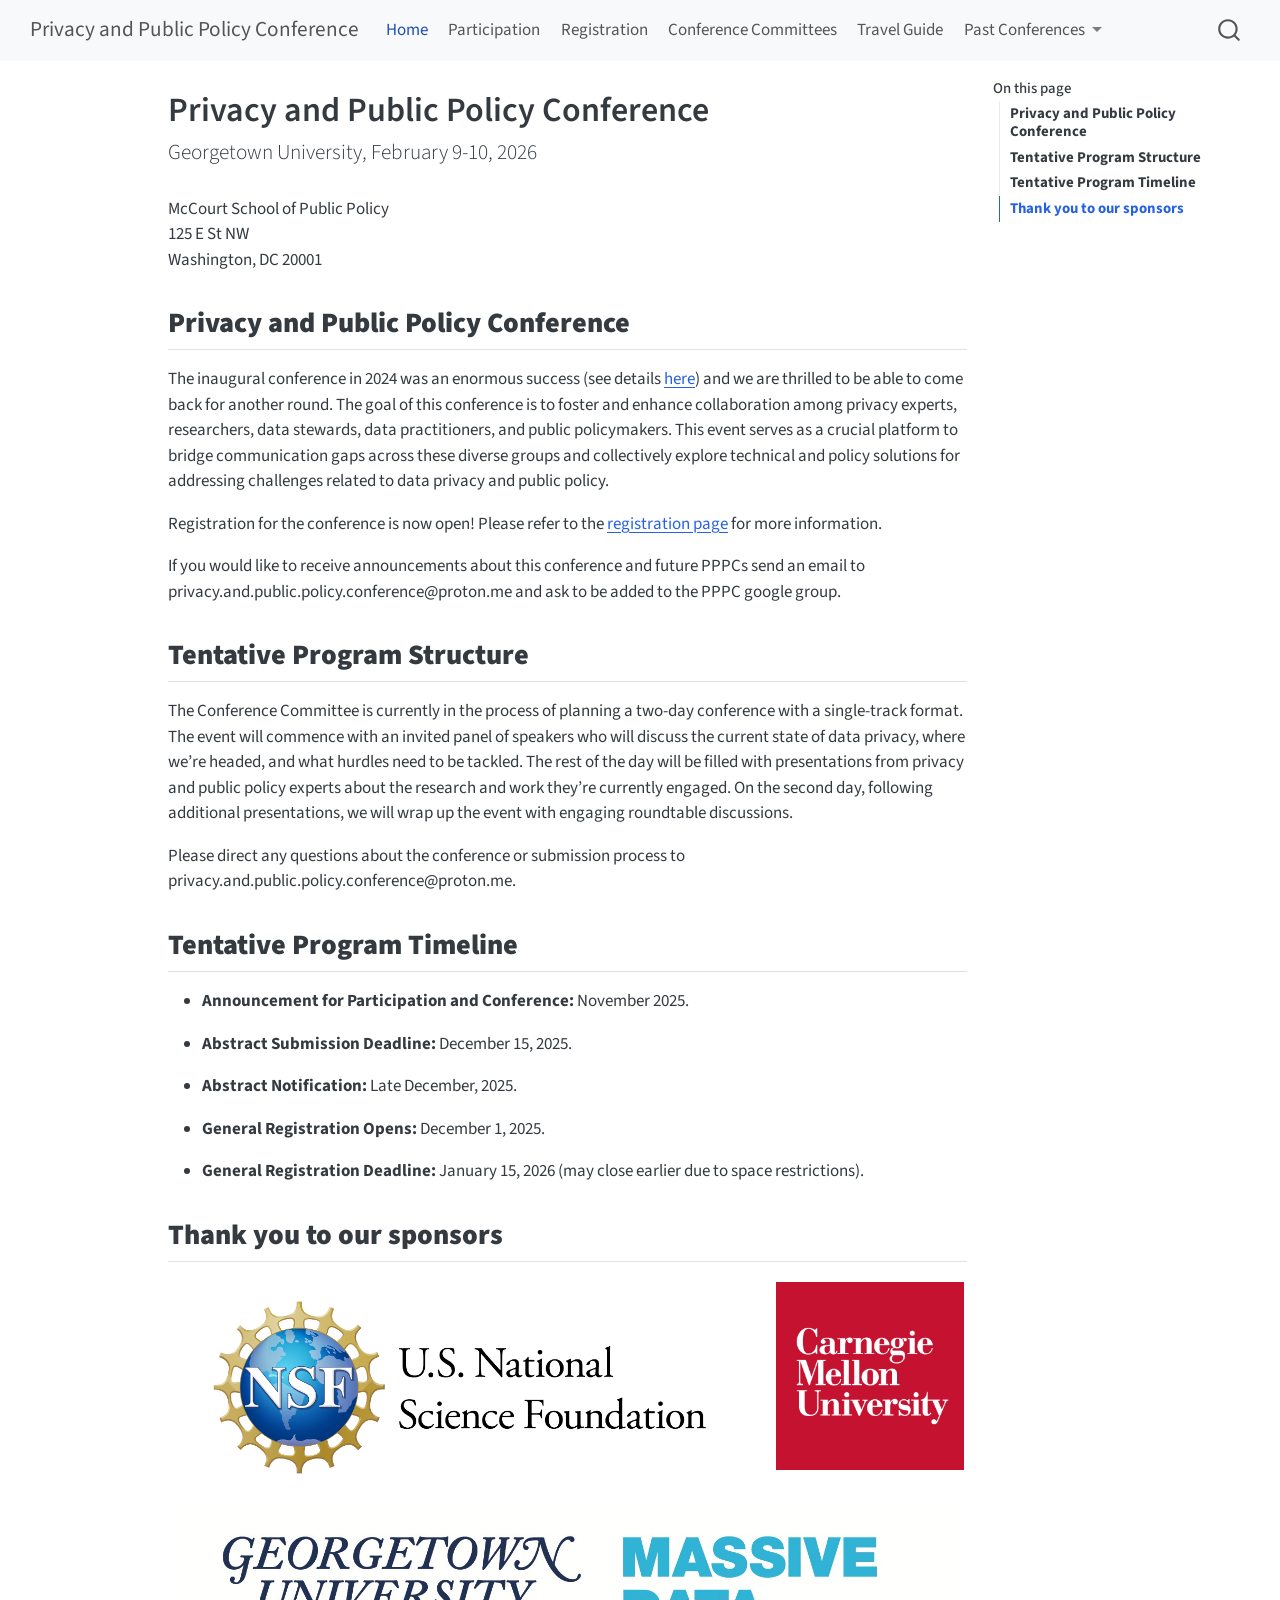
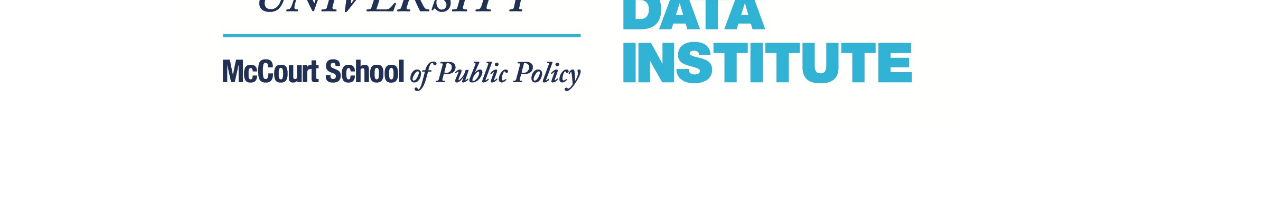
==== docs/index.html @ 0e1fa442 "Quick re-render to fix some small bugs" ====
<!DOCTYPE html>
<html xmlns="http://www.w3.org/1999/xhtml" lang="en" xml:lang="en"><head>

<meta charset="utf-8">
<meta name="generator" content="quarto-1.8.26">

<meta name="viewport" content="width=device-width, initial-scale=1.0, user-scalable=yes">


<title>Privacy and Public Policy Conference</title>
<style>
code{white-space: pre-wrap;}
span.smallcaps{font-variant: small-caps;}
div.columns{display: flex; gap: min(4vw, 1.5em);}
div.column{flex: auto; overflow-x: auto;}
div.hanging-indent{margin-left: 1.5em; text-indent: -1.5em;}
ul.task-list{list-style: none;}
ul.task-list li input[type="checkbox"] {
  width: 0.8em;
  margin: 0 0.8em 0.2em -1em; /* quarto-specific, see https://github.com/quarto-dev/quarto-cli/issues/4556 */ 
  vertical-align: middle;
}
</style>


<script src="site_libs/quarto-nav/quarto-nav.js"></script>
<script src="site_libs/quarto-nav/headroom.min.js"></script>
<script src="site_libs/clipboard/clipboard.min.js"></script>
<script src="site_libs/quarto-search/autocomplete.umd.js"></script>
<script src="site_libs/quarto-search/fuse.min.js"></script>
<script src="site_libs/quarto-search/quarto-search.js"></script>
<meta name="quarto:offset" content="./">
<script src="site_libs/quarto-html/quarto.js" type="module"></script>
<script src="site_libs/quarto-html/tabsets/tabsets.js" type="module"></script>
<script src="site_libs/quarto-html/axe/axe-check.js" type="module"></script>
<script src="site_libs/quarto-html/popper.min.js"></script>
<script src="site_libs/quarto-html/tippy.umd.min.js"></script>
<script src="site_libs/quarto-html/anchor.min.js"></script>
<link href="site_libs/quarto-html/tippy.css" rel="stylesheet">
<link href="site_libs/quarto-html/quarto-syntax-highlighting-587c61ba64f3a5504c4d52d930310e48.css" rel="stylesheet" id="quarto-text-highlighting-styles">
<script src="site_libs/bootstrap/bootstrap.min.js"></script>
<link href="site_libs/bootstrap/bootstrap-icons.css" rel="stylesheet">
<link href="site_libs/bootstrap/bootstrap-e31584831b205ffbb2d98406f31c2a5b.min.css" rel="stylesheet" append-hash="true" id="quarto-bootstrap" data-mode="light">
<script id="quarto-search-options" type="application/json">{
  "location": "navbar",
  "copy-button": false,
  "collapse-after": 3,
  "panel-placement": "end",
  "type": "overlay",
  "limit": 50,
  "keyboard-shortcut": [
    "f",
    "/",
    "s"
  ],
  "show-item-context": false,
  "language": {
    "search-no-results-text": "No results",
    "search-matching-documents-text": "matching documents",
    "search-copy-link-title": "Copy link to search",
    "search-hide-matches-text": "Hide additional matches",
    "search-more-match-text": "more match in this document",
    "search-more-matches-text": "more matches in this document",
    "search-clear-button-title": "Clear",
    "search-text-placeholder": "",
    "search-detached-cancel-button-title": "Cancel",
    "search-submit-button-title": "Submit",
    "search-label": "Search"
  }
}</script>


<link rel="stylesheet" href="styles.css">
</head>

<body class="nav-fixed quarto-light">

<div id="quarto-search-results"></div>
  <header id="quarto-header" class="headroom fixed-top">
    <nav class="navbar navbar-expand-lg " data-bs-theme="dark">
      <div class="navbar-container container-fluid">
      <div class="navbar-brand-container mx-auto">
    <a class="navbar-brand" href="./index.html">
    <span class="navbar-title">Privacy and Public Policy Conference</span>
    </a>
  </div>
            <div id="quarto-search" class="" title="Search"></div>
          <button class="navbar-toggler" type="button" data-bs-toggle="collapse" data-bs-target="#navbarCollapse" aria-controls="navbarCollapse" role="menu" aria-expanded="false" aria-label="Toggle navigation" onclick="if (window.quartoToggleHeadroom) { window.quartoToggleHeadroom(); }">
  <span class="navbar-toggler-icon"></span>
</button>
          <div class="collapse navbar-collapse" id="navbarCollapse">
            <ul class="navbar-nav navbar-nav-scroll me-auto">
  <li class="nav-item">
    <a class="nav-link active" href="./index.html" aria-current="page"> 
<span class="menu-text">Home</span></a>
  </li>  
  <li class="nav-item">
    <a class="nav-link" href="./participation.html"> 
<span class="menu-text">Participation</span></a>
  </li>  
  <li class="nav-item">
    <a class="nav-link" href="./registration.html"> 
<span class="menu-text">Registration</span></a>
  </li>  
  <li class="nav-item">
    <a class="nav-link" href="./committee.html"> 
<span class="menu-text">Conference Committees</span></a>
  </li>  
  <li class="nav-item">
    <a class="nav-link" href="./travel.html"> 
<span class="menu-text">Travel Guide</span></a>
  </li>  
  <li class="nav-item dropdown ">
    <a class="nav-link dropdown-toggle" href="#" id="nav-menu-past-conferences" role="link" data-bs-toggle="dropdown" aria-expanded="false">
 <span class="menu-text">Past Conferences</span>
    </a>
    <ul class="dropdown-menu" aria-labelledby="nav-menu-past-conferences">    
        <li>
    <a class="dropdown-item" href="./prev_yrs/2024_index.html">
 <span class="dropdown-text">2024 PPPC</span></a>
  </li>  
    </ul>
  </li>
</ul>
          </div> <!-- /navcollapse -->
            <div class="quarto-navbar-tools">
</div>
      </div> <!-- /container-fluid -->
    </nav>
</header>
<!-- content -->
<div id="quarto-content" class="quarto-container page-columns page-rows-contents page-layout-article page-navbar">
<!-- sidebar -->
<!-- margin-sidebar -->
    <div id="quarto-margin-sidebar" class="sidebar margin-sidebar">
        <nav id="TOC" role="doc-toc" class="toc-active">
    <h2 id="toc-title">On this page</h2>
   
  <ul>
  <li><a href="#privacy-and-public-policy-conference" id="toc-privacy-and-public-policy-conference" class="nav-link active" data-scroll-target="#privacy-and-public-policy-conference"><strong>Privacy and Public Policy Conference</strong></a></li>
  <li><a href="#tentative-program-structure" id="toc-tentative-program-structure" class="nav-link" data-scroll-target="#tentative-program-structure"><strong>Tentative Program Structure</strong></a></li>
  <li><a href="#tentative-program-timeline" id="toc-tentative-program-timeline" class="nav-link" data-scroll-target="#tentative-program-timeline"><strong>Tentative Program Timeline</strong></a></li>
  <li><a href="#thank-you-to-our-sponsors" id="toc-thank-you-to-our-sponsors" class="nav-link" data-scroll-target="#thank-you-to-our-sponsors"><strong>Thank you to our sponsors</strong></a></li>
  </ul>
</nav>
    </div>
<!-- main -->
<main class="content" id="quarto-document-content">

<header id="title-block-header" class="quarto-title-block default">
<div class="quarto-title">
<h1 class="title">Privacy and Public Policy Conference</h1>
<p class="subtitle lead">Georgetown University, February 9-10, 2026</p>
</div>



<div class="quarto-title-meta">

    
  
    
  </div>
  


</header>


<p>McCourt School of Public Policy<br>
125 E St NW<br>
Washington, DC 20001</p>
<!-- ## 📢**Call for Participation - 12/15 Deadline**📢

Are you doing amazing work related to data privacy or public policy? We are  accepting abstract submissions for oral, lightning, and poster presentations, and the deadline is December 15, 2025 11:59 PM EST. Refer to the [call for participation](participation.qmd) page for all the details. -->
<section id="privacy-and-public-policy-conference" class="level2">
<h2 class="anchored" data-anchor-id="privacy-and-public-policy-conference"><strong>Privacy and Public Policy Conference</strong></h2>
<p>The inaugural conference in 2024 was an enormous success (see details <a href="./prev_yrs/2024_index.html">here</a>) and we are thrilled to be able to come back for another round. The goal of this conference is to foster and enhance collaboration among privacy experts, researchers, data stewards, data practitioners, and public policymakers. This event serves as a crucial platform to bridge communication gaps across these diverse groups and collectively explore technical and policy solutions for addressing challenges related to data privacy and public policy.</p>
<p>Registration for the conference is now open! Please refer to the <a href="./registration.html">registration page</a> for more information.</p>
<p>If you would like to receive announcements about this conference and future PPPCs send an email to privacy.and.public.policy.conference@proton.me and ask to be added to the PPPC google group.</p>
</section>
<section id="tentative-program-structure" class="level2">
<h2 class="anchored" data-anchor-id="tentative-program-structure"><strong>Tentative Program Structure</strong></h2>
<p>The Conference Committee is currently in the process of planning a two-day conference with a single-track format. The event will commence with an invited panel of speakers who will discuss the current state of data privacy, where we’re headed, and what hurdles need to be tackled. The rest of the day will be filled with presentations from privacy and public policy experts about the research and work they’re currently engaged. <!-- In the evening, we are excited to host a poster session, complete with prizes for the best poster presentations.  --> On the second day, following additional presentations, we will wrap up the event with engaging roundtable discussions.</p>
<p>Please direct any questions about the conference or submission process to privacy.and.public.policy.conference@proton.me.</p>
</section>
<section id="tentative-program-timeline" class="level2">
<h2 class="anchored" data-anchor-id="tentative-program-timeline"><strong>Tentative Program Timeline</strong></h2>
<ul>
<li><p><strong>Announcement for Participation and Conference:</strong> November 2025.</p></li>
<li><p><strong>Abstract Submission Deadline:</strong> December 15, 2025.</p></li>
<li><p><strong>Abstract Notification:</strong> Late December, 2025.</p></li>
<li><p><strong>General Registration Opens:</strong> December 1, 2025.</p></li>
<li><p><strong>General Registration Deadline:</strong> January 15, 2026 (may close earlier due to space restrictions).</p></li>
</ul>
<!-- -   **Presenter Registration Deadline:** TBD. -->
</section>
<section id="thank-you-to-our-sponsors" class="level2">
<h2 class="anchored" data-anchor-id="thank-you-to-our-sponsors"><strong>Thank you to our sponsors</strong></h2>
<div class="quarto-layout-panel" data-layout="[[75, 25], [70]]">
<div class="quarto-layout-row">
<div class="quarto-layout-cell" style="flex-basis: 75.0%;justify-content: center;">
<p><img src="images/USNSF_Logo_Lockup_stacked_RGB_1200ppi.png" class="img-fluid"></p>
</div>
<div class="quarto-layout-cell" style="flex-basis: 25.0%;justify-content: center;">
<p><img src="images/cmu_wordmarksquare-red-600x600.png" class="img-fluid"></p>
</div>
</div>
<div class="quarto-layout-row">
<div class="quarto-layout-cell" style="flex-basis: 100.0%;justify-content: center;">
<p><img src="images/McCourt_Secondary_CMYK_Formal_MDI (1)-01.jpg" class="img-fluid"></p>
</div>
</div>
</div>


</section>

</main> <!-- /main -->
<script id="quarto-html-after-body" type="application/javascript">
  window.document.addEventListener("DOMContentLoaded", function (event) {
    const icon = "";
    const anchorJS = new window.AnchorJS();
    anchorJS.options = {
      placement: 'right',
      icon: icon
    };
    anchorJS.add('.anchored');
    const isCodeAnnotation = (el) => {
      for (const clz of el.classList) {
        if (clz.startsWith('code-annotation-')) {                     
          return true;
        }
      }
      return false;
    }
    const onCopySuccess = function(e) {
      // button target
      const button = e.trigger;
      // don't keep focus
      button.blur();
      // flash "checked"
      button.classList.add('code-copy-button-checked');
      var currentTitle = button.getAttribute("title");
      button.setAttribute("title", "Copied!");
      let tooltip;
      if (window.bootstrap) {
        button.setAttribute("data-bs-toggle", "tooltip");
        button.setAttribute("data-bs-placement", "left");
        button.setAttribute("data-bs-title", "Copied!");
        tooltip = new bootstrap.Tooltip(button, 
          { trigger: "manual", 
            customClass: "code-copy-button-tooltip",
            offset: [0, -8]});
        tooltip.show();    
      }
      setTimeout(function() {
        if (tooltip) {
          tooltip.hide();
          button.removeAttribute("data-bs-title");
          button.removeAttribute("data-bs-toggle");
          button.removeAttribute("data-bs-placement");
        }
        button.setAttribute("title", currentTitle);
        button.classList.remove('code-copy-button-checked');
      }, 1000);
      // clear code selection
      e.clearSelection();
    }
    const getTextToCopy = function(trigger) {
      const outerScaffold = trigger.parentElement.cloneNode(true);
      const codeEl = outerScaffold.querySelector('code');
      for (const childEl of codeEl.children) {
        if (isCodeAnnotation(childEl)) {
          childEl.remove();
        }
      }
      return codeEl.innerText;
    }
    const clipboard = new window.ClipboardJS('.code-copy-button:not([data-in-quarto-modal])', {
      text: getTextToCopy
    });
    clipboard.on('success', onCopySuccess);
    if (window.document.getElementById('quarto-embedded-source-code-modal')) {
      const clipboardModal = new window.ClipboardJS('.code-copy-button[data-in-quarto-modal]', {
        text: getTextToCopy,
        container: window.document.getElementById('quarto-embedded-source-code-modal')
      });
      clipboardModal.on('success', onCopySuccess);
    }
      var localhostRegex = new RegExp(/^(?:http|https):\/\/localhost\:?[0-9]*\//);
      var mailtoRegex = new RegExp(/^mailto:/);
        var filterRegex = new RegExp('/' + window.location.host + '/');
      var isInternal = (href) => {
          return filterRegex.test(href) || localhostRegex.test(href) || mailtoRegex.test(href);
      }
      // Inspect non-navigation links and adorn them if external
     var links = window.document.querySelectorAll('a[href]:not(.nav-link):not(.navbar-brand):not(.toc-action):not(.sidebar-link):not(.sidebar-item-toggle):not(.pagination-link):not(.no-external):not([aria-hidden]):not(.dropdown-item):not(.quarto-navigation-tool):not(.about-link)');
      for (var i=0; i<links.length; i++) {
        const link = links[i];
        if (!isInternal(link.href)) {
          // undo the damage that might have been done by quarto-nav.js in the case of
          // links that we want to consider external
          if (link.dataset.originalHref !== undefined) {
            link.href = link.dataset.originalHref;
          }
        }
      }
    function tippyHover(el, contentFn, onTriggerFn, onUntriggerFn) {
      const config = {
        allowHTML: true,
        maxWidth: 500,
        delay: 100,
        arrow: false,
        appendTo: function(el) {
            return el.parentElement;
        },
        interactive: true,
        interactiveBorder: 10,
        theme: 'quarto',
        placement: 'bottom-start',
      };
      if (contentFn) {
        config.content = contentFn;
      }
      if (onTriggerFn) {
        config.onTrigger = onTriggerFn;
      }
      if (onUntriggerFn) {
        config.onUntrigger = onUntriggerFn;
      }
      window.tippy(el, config); 
    }
    const noterefs = window.document.querySelectorAll('a[role="doc-noteref"]');
    for (var i=0; i<noterefs.length; i++) {
      const ref = noterefs[i];
      tippyHover(ref, function() {
        // use id or data attribute instead here
        let href = ref.getAttribute('data-footnote-href') || ref.getAttribute('href');
        try { href = new URL(href).hash; } catch {}
        const id = href.replace(/^#\/?/, "");
        const note = window.document.getElementById(id);
        if (note) {
          return note.innerHTML;
        } else {
          return "";
        }
      });
    }
    const xrefs = window.document.querySelectorAll('a.quarto-xref');
    const processXRef = (id, note) => {
      // Strip column container classes
      const stripColumnClz = (el) => {
        el.classList.remove("page-full", "page-columns");
        if (el.children) {
          for (const child of el.children) {
            stripColumnClz(child);
          }
        }
      }
      stripColumnClz(note)
      if (id === null || id.startsWith('sec-')) {
        // Special case sections, only their first couple elements
        const container = document.createElement("div");
        if (note.children && note.children.length > 2) {
          container.appendChild(note.children[0].cloneNode(true));
          for (let i = 1; i < note.children.length; i++) {
            const child = note.children[i];
            if (child.tagName === "P" && child.innerText === "") {
              continue;
            } else {
              container.appendChild(child.cloneNode(true));
              break;
            }
          }
          if (window.Quarto?.typesetMath) {
            window.Quarto.typesetMath(container);
          }
          return container.innerHTML
        } else {
          if (window.Quarto?.typesetMath) {
            window.Quarto.typesetMath(note);
          }
          return note.innerHTML;
        }
      } else {
        // Remove any anchor links if they are present
        const anchorLink = note.querySelector('a.anchorjs-link');
        if (anchorLink) {
          anchorLink.remove();
        }
        if (window.Quarto?.typesetMath) {
          window.Quarto.typesetMath(note);
        }
        if (note.classList.contains("callout")) {
          return note.outerHTML;
        } else {
          return note.innerHTML;
        }
      }
    }
    for (var i=0; i<xrefs.length; i++) {
      const xref = xrefs[i];
      tippyHover(xref, undefined, function(instance) {
        instance.disable();
        let url = xref.getAttribute('href');
        let hash = undefined; 
        if (url.startsWith('#')) {
          hash = url;
        } else {
          try { hash = new URL(url).hash; } catch {}
        }
        if (hash) {
          const id = hash.replace(/^#\/?/, "");
          const note = window.document.getElementById(id);
          if (note !== null) {
            try {
              const html = processXRef(id, note.cloneNode(true));
              instance.setContent(html);
            } finally {
              instance.enable();
              instance.show();
            }
          } else {
            // See if we can fetch this
            fetch(url.split('#')[0])
            .then(res => res.text())
            .then(html => {
              const parser = new DOMParser();
              const htmlDoc = parser.parseFromString(html, "text/html");
              const note = htmlDoc.getElementById(id);
              if (note !== null) {
                const html = processXRef(id, note);
                instance.setContent(html);
              } 
            }).finally(() => {
              instance.enable();
              instance.show();
            });
          }
        } else {
          // See if we can fetch a full url (with no hash to target)
          // This is a special case and we should probably do some content thinning / targeting
          fetch(url)
          .then(res => res.text())
          .then(html => {
            const parser = new DOMParser();
            const htmlDoc = parser.parseFromString(html, "text/html");
            const note = htmlDoc.querySelector('main.content');
            if (note !== null) {
              // This should only happen for chapter cross references
              // (since there is no id in the URL)
              // remove the first header
              if (note.children.length > 0 && note.children[0].tagName === "HEADER") {
                note.children[0].remove();
              }
              const html = processXRef(null, note);
              instance.setContent(html);
            } 
          }).finally(() => {
            instance.enable();
            instance.show();
          });
        }
      }, function(instance) {
      });
    }
        let selectedAnnoteEl;
        const selectorForAnnotation = ( cell, annotation) => {
          let cellAttr = 'data-code-cell="' + cell + '"';
          let lineAttr = 'data-code-annotation="' +  annotation + '"';
          const selector = 'span[' + cellAttr + '][' + lineAttr + ']';
          return selector;
        }
        const selectCodeLines = (annoteEl) => {
          const doc = window.document;
          const targetCell = annoteEl.getAttribute("data-target-cell");
          const targetAnnotation = annoteEl.getAttribute("data-target-annotation");
          const annoteSpan = window.document.querySelector(selectorForAnnotation(targetCell, targetAnnotation));
          const lines = annoteSpan.getAttribute("data-code-lines").split(",");
          const lineIds = lines.map((line) => {
            return targetCell + "-" + line;
          })
          let top = null;
          let height = null;
          let parent = null;
          if (lineIds.length > 0) {
              //compute the position of the single el (top and bottom and make a div)
              const el = window.document.getElementById(lineIds[0]);
              top = el.offsetTop;
              height = el.offsetHeight;
              parent = el.parentElement.parentElement;
            if (lineIds.length > 1) {
              const lastEl = window.document.getElementById(lineIds[lineIds.length - 1]);
              const bottom = lastEl.offsetTop + lastEl.offsetHeight;
              height = bottom - top;
            }
            if (top !== null && height !== null && parent !== null) {
              // cook up a div (if necessary) and position it 
              let div = window.document.getElementById("code-annotation-line-highlight");
              if (div === null) {
                div = window.document.createElement("div");
                div.setAttribute("id", "code-annotation-line-highlight");
                div.style.position = 'absolute';
                parent.appendChild(div);
              }
              div.style.top = top - 2 + "px";
              div.style.height = height + 4 + "px";
              div.style.left = 0;
              let gutterDiv = window.document.getElementById("code-annotation-line-highlight-gutter");
              if (gutterDiv === null) {
                gutterDiv = window.document.createElement("div");
                gutterDiv.setAttribute("id", "code-annotation-line-highlight-gutter");
                gutterDiv.style.position = 'absolute';
                const codeCell = window.document.getElementById(targetCell);
                const gutter = codeCell.querySelector('.code-annotation-gutter');
                gutter.appendChild(gutterDiv);
              }
              gutterDiv.style.top = top - 2 + "px";
              gutterDiv.style.height = height + 4 + "px";
            }
            selectedAnnoteEl = annoteEl;
          }
        };
        const unselectCodeLines = () => {
          const elementsIds = ["code-annotation-line-highlight", "code-annotation-line-highlight-gutter"];
          elementsIds.forEach((elId) => {
            const div = window.document.getElementById(elId);
            if (div) {
              div.remove();
            }
          });
          selectedAnnoteEl = undefined;
        };
          // Handle positioning of the toggle
      window.addEventListener(
        "resize",
        throttle(() => {
          elRect = undefined;
          if (selectedAnnoteEl) {
            selectCodeLines(selectedAnnoteEl);
          }
        }, 10)
      );
      function throttle(fn, ms) {
      let throttle = false;
      let timer;
        return (...args) => {
          if(!throttle) { // first call gets through
              fn.apply(this, args);
              throttle = true;
          } else { // all the others get throttled
              if(timer) clearTimeout(timer); // cancel #2
              timer = setTimeout(() => {
                fn.apply(this, args);
                timer = throttle = false;
              }, ms);
          }
        };
      }
        // Attach click handler to the DT
        const annoteDls = window.document.querySelectorAll('dt[data-target-cell]');
        for (const annoteDlNode of annoteDls) {
          annoteDlNode.addEventListener('click', (event) => {
            const clickedEl = event.target;
            if (clickedEl !== selectedAnnoteEl) {
              unselectCodeLines();
              const activeEl = window.document.querySelector('dt[data-target-cell].code-annotation-active');
              if (activeEl) {
                activeEl.classList.remove('code-annotation-active');
              }
              selectCodeLines(clickedEl);
              clickedEl.classList.add('code-annotation-active');
            } else {
              // Unselect the line
              unselectCodeLines();
              clickedEl.classList.remove('code-annotation-active');
            }
          });
        }
    const findCites = (el) => {
      const parentEl = el.parentElement;
      if (parentEl) {
        const cites = parentEl.dataset.cites;
        if (cites) {
          return {
            el,
            cites: cites.split(' ')
          };
        } else {
          return findCites(el.parentElement)
        }
      } else {
        return undefined;
      }
    };
    var bibliorefs = window.document.querySelectorAll('a[role="doc-biblioref"]');
    for (var i=0; i<bibliorefs.length; i++) {
      const ref = bibliorefs[i];
      const citeInfo = findCites(ref);
      if (citeInfo) {
        tippyHover(citeInfo.el, function() {
          var popup = window.document.createElement('div');
          citeInfo.cites.forEach(function(cite) {
            var citeDiv = window.document.createElement('div');
            citeDiv.classList.add('hanging-indent');
            citeDiv.classList.add('csl-entry');
            var biblioDiv = window.document.getElementById('ref-' + cite);
            if (biblioDiv) {
              citeDiv.innerHTML = biblioDiv.innerHTML;
            }
            popup.appendChild(citeDiv);
          });
          return popup.innerHTML;
        });
      }
    }
  });
  </script>
</div> <!-- /content -->




</body></html>
---- docs/site_libs/quarto-html/quarto-syntax-highlighting-587c61ba64f3a5504c4d52d930310e48.css ----
/* quarto syntax highlight colors */
:root {
  --quarto-hl-ot-color: #003B4F;
  --quarto-hl-at-color: #657422;
  --quarto-hl-ss-color: #20794D;
  --quarto-hl-an-color: #5E5E5E;
  --quarto-hl-fu-color: #4758AB;
  --quarto-hl-st-color: #20794D;
  --quarto-hl-cf-color: #003B4F;
  --quarto-hl-op-color: #5E5E5E;
  --quarto-hl-er-color: #AD0000;
  --quarto-hl-bn-color: #AD0000;
  --quarto-hl-al-color: #AD0000;
  --quarto-hl-va-color: #111111;
  --quarto-hl-bu-color: inherit;
  --quarto-hl-ex-color: inherit;
  --quarto-hl-pp-color: #AD0000;
  --quarto-hl-in-color: #5E5E5E;
  --quarto-hl-vs-color: #20794D;
  --quarto-hl-wa-color: #5E5E5E;
  --quarto-hl-do-color: #5E5E5E;
  --quarto-hl-im-color: #00769E;
  --quarto-hl-ch-color: #20794D;
  --quarto-hl-dt-color: #AD0000;
  --quarto-hl-fl-color: #AD0000;
  --quarto-hl-co-color: #5E5E5E;
  --quarto-hl-cv-color: #5E5E5E;
  --quarto-hl-cn-color: #8f5902;
  --quarto-hl-sc-color: #5E5E5E;
  --quarto-hl-dv-color: #AD0000;
  --quarto-hl-kw-color: #003B4F;
}

/* other quarto variables */
:root {
  --quarto-font-monospace: SFMono-Regular, Menlo, Monaco, Consolas, "Liberation Mono", "Courier New", monospace;
}

/* syntax highlight based on Pandoc's rules */
pre > code.sourceCode > span {
  color: #003B4F;
}

code.sourceCode > span {
  color: #003B4F;
}

div.sourceCode,
div.sourceCode pre.sourceCode {
  color: #003B4F;
}

/* Normal */
code span {
  color: #003B4F;
}

/* Alert */
code span.al {
  color: #AD0000;
  font-style: inherit;
}

/* Annotation */
code span.an {
  color: #5E5E5E;
  font-style: inherit;
}

/* Attribute */
code span.at {
  color: #657422;
  font-style: inherit;
}

/* BaseN */
code span.bn {
  color: #AD0000;
  font-style: inherit;
}

/* BuiltIn */
code span.bu {
  font-style: inherit;
}

/* ControlFlow */
code span.cf {
  color: #003B4F;
  font-weight: bold;
  font-style: inherit;
}

/* Char */
code span.ch {
  color: #20794D;
  font-style: inherit;
}

/* Constant */
code span.cn {
  color: #8f5902;
  font-style: inherit;
}

/* Comment */
code span.co {
  color: #5E5E5E;
  font-style: inherit;
}

/* CommentVar */
code span.cv {
  color: #5E5E5E;
  font-style: italic;
}

/* Documentation */
code span.do {
  color: #5E5E5E;
  font-style: italic;
}

/* DataType */
code span.dt {
  color: #AD0000;
  font-style: inherit;
}

/* DecVal */
code span.dv {
  color: #AD0000;
  font-style: inherit;
}

/* Error */
code span.er {
  color: #AD0000;
  font-style: inherit;
}

/* Extension */
code span.ex {
  font-style: inherit;
}

/* Float */
code span.fl {
  color: #AD0000;
  font-style: inherit;
}

/* Function */
code span.fu {
  color: #4758AB;
  font-style: inherit;
}

/* Import */
code span.im {
  color: #00769E;
  font-style: inherit;
}

/* Information */
code span.in {
  color: #5E5E5E;
  font-style: inherit;
}

/* Keyword */
code span.kw {
  color: #003B4F;
  font-weight: bold;
  font-style: inherit;
}

/* Operator */
code span.op {
  color: #5E5E5E;
  font-style: inherit;
}

/* Other */
code span.ot {
  color: #003B4F;
  font-style: inherit;
}

/* Preprocessor */
code span.pp {
  color: #AD0000;
  font-style: inherit;
}

/* SpecialChar */
code span.sc {
  color: #5E5E5E;
  font-style: inherit;
}

/* SpecialString */
code span.ss {
  color: #20794D;
  font-style: inherit;
}

/* String */
code span.st {
  color: #20794D;
  font-style: inherit;
}

/* Variable */
code span.va {
  color: #111111;
  font-style: inherit;
}

/* VerbatimString */
code span.vs {
  color: #20794D;
  font-style: inherit;
}

/* Warning */
code span.wa {
  color: #5E5E5E;
  font-style: italic;
}

.prevent-inlining {
  content: "</";
}

/*# sourceMappingURL=2dce1cc6c82594539e1579de68416b47.css.map */
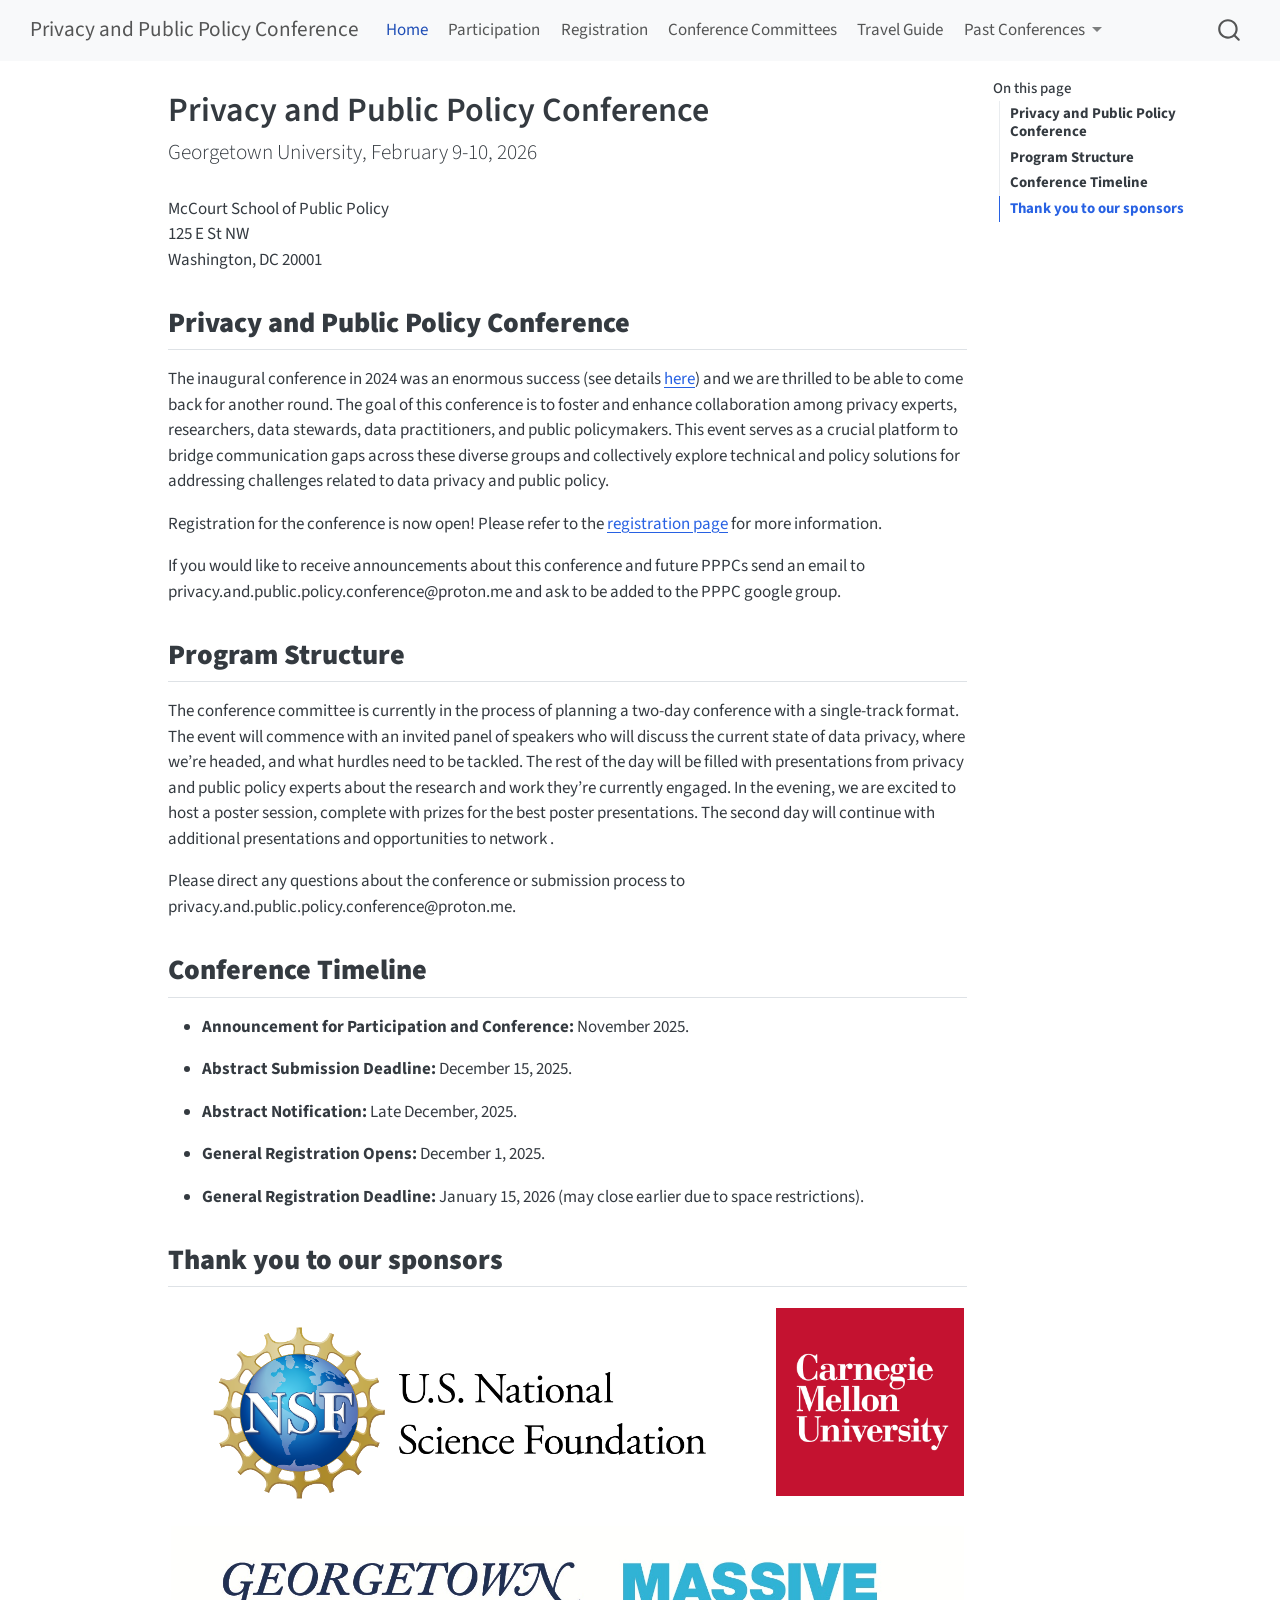
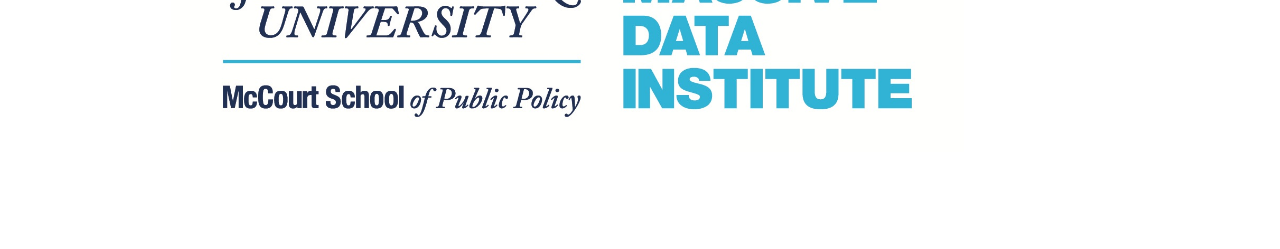
==== commit d6fba074: "Updated hotel block info and other small items" ====
--- a/docs/index.html
+++ b/docs/index.html
@@ -138,8 +138,8 @@
    
   <ul>
   <li><a href="#privacy-and-public-policy-conference" id="toc-privacy-and-public-policy-conference" class="nav-link active" data-scroll-target="#privacy-and-public-policy-conference"><strong>Privacy and Public Policy Conference</strong></a></li>
-  <li><a href="#tentative-program-structure" id="toc-tentative-program-structure" class="nav-link" data-scroll-target="#tentative-program-structure"><strong>Tentative Program Structure</strong></a></li>
-  <li><a href="#tentative-program-timeline" id="toc-tentative-program-timeline" class="nav-link" data-scroll-target="#tentative-program-timeline"><strong>Tentative Program Timeline</strong></a></li>
+  <li><a href="#program-structure" id="toc-program-structure" class="nav-link" data-scroll-target="#program-structure"><strong>Program Structure</strong></a></li>
+  <li><a href="#conference-timeline" id="toc-conference-timeline" class="nav-link" data-scroll-target="#conference-timeline"><strong>Conference Timeline</strong></a></li>
   <li><a href="#thank-you-to-our-sponsors" id="toc-thank-you-to-our-sponsors" class="nav-link" data-scroll-target="#thank-you-to-our-sponsors"><strong>Thank you to our sponsors</strong></a></li>
   </ul>
 </nav>
@@ -179,13 +179,13 @@
 <p>Registration for the conference is now open! Please refer to the <a href="./registration.html">registration page</a> for more information.</p>
 <p>If you would like to receive announcements about this conference and future PPPCs send an email to privacy.and.public.policy.conference@proton.me and ask to be added to the PPPC google group.</p>
 </section>
-<section id="tentative-program-structure" class="level2">
-<h2 class="anchored" data-anchor-id="tentative-program-structure"><strong>Tentative Program Structure</strong></h2>
-<p>The Conference Committee is currently in the process of planning a two-day conference with a single-track format. The event will commence with an invited panel of speakers who will discuss the current state of data privacy, where we’re headed, and what hurdles need to be tackled. The rest of the day will be filled with presentations from privacy and public policy experts about the research and work they’re currently engaged. <!-- In the evening, we are excited to host a poster session, complete with prizes for the best poster presentations.  --> On the second day, following additional presentations, we will wrap up the event with engaging roundtable discussions.</p>
+<section id="program-structure" class="level2">
+<h2 class="anchored" data-anchor-id="program-structure"><strong>Program Structure</strong></h2>
+<p>The conference committee is currently in the process of planning a two-day conference with a single-track format. The event will commence with an invited panel of speakers who will discuss the current state of data privacy, where we’re headed, and what hurdles need to be tackled. The rest of the day will be filled with presentations from privacy and public policy experts about the research and work they’re currently engaged. In the evening, we are excited to host a poster session, complete with prizes for the best poster presentations. The second day will continue with additional presentations and opportunities to network .</p>
 <p>Please direct any questions about the conference or submission process to privacy.and.public.policy.conference@proton.me.</p>
 </section>
-<section id="tentative-program-timeline" class="level2">
-<h2 class="anchored" data-anchor-id="tentative-program-timeline"><strong>Tentative Program Timeline</strong></h2>
+<section id="conference-timeline" class="level2">
+<h2 class="anchored" data-anchor-id="conference-timeline"><strong>Conference Timeline</strong></h2>
 <ul>
 <li><p><strong>Announcement for Participation and Conference:</strong> November 2025.</p></li>
 <li><p><strong>Abstract Submission Deadline:</strong> December 15, 2025.</p></li>
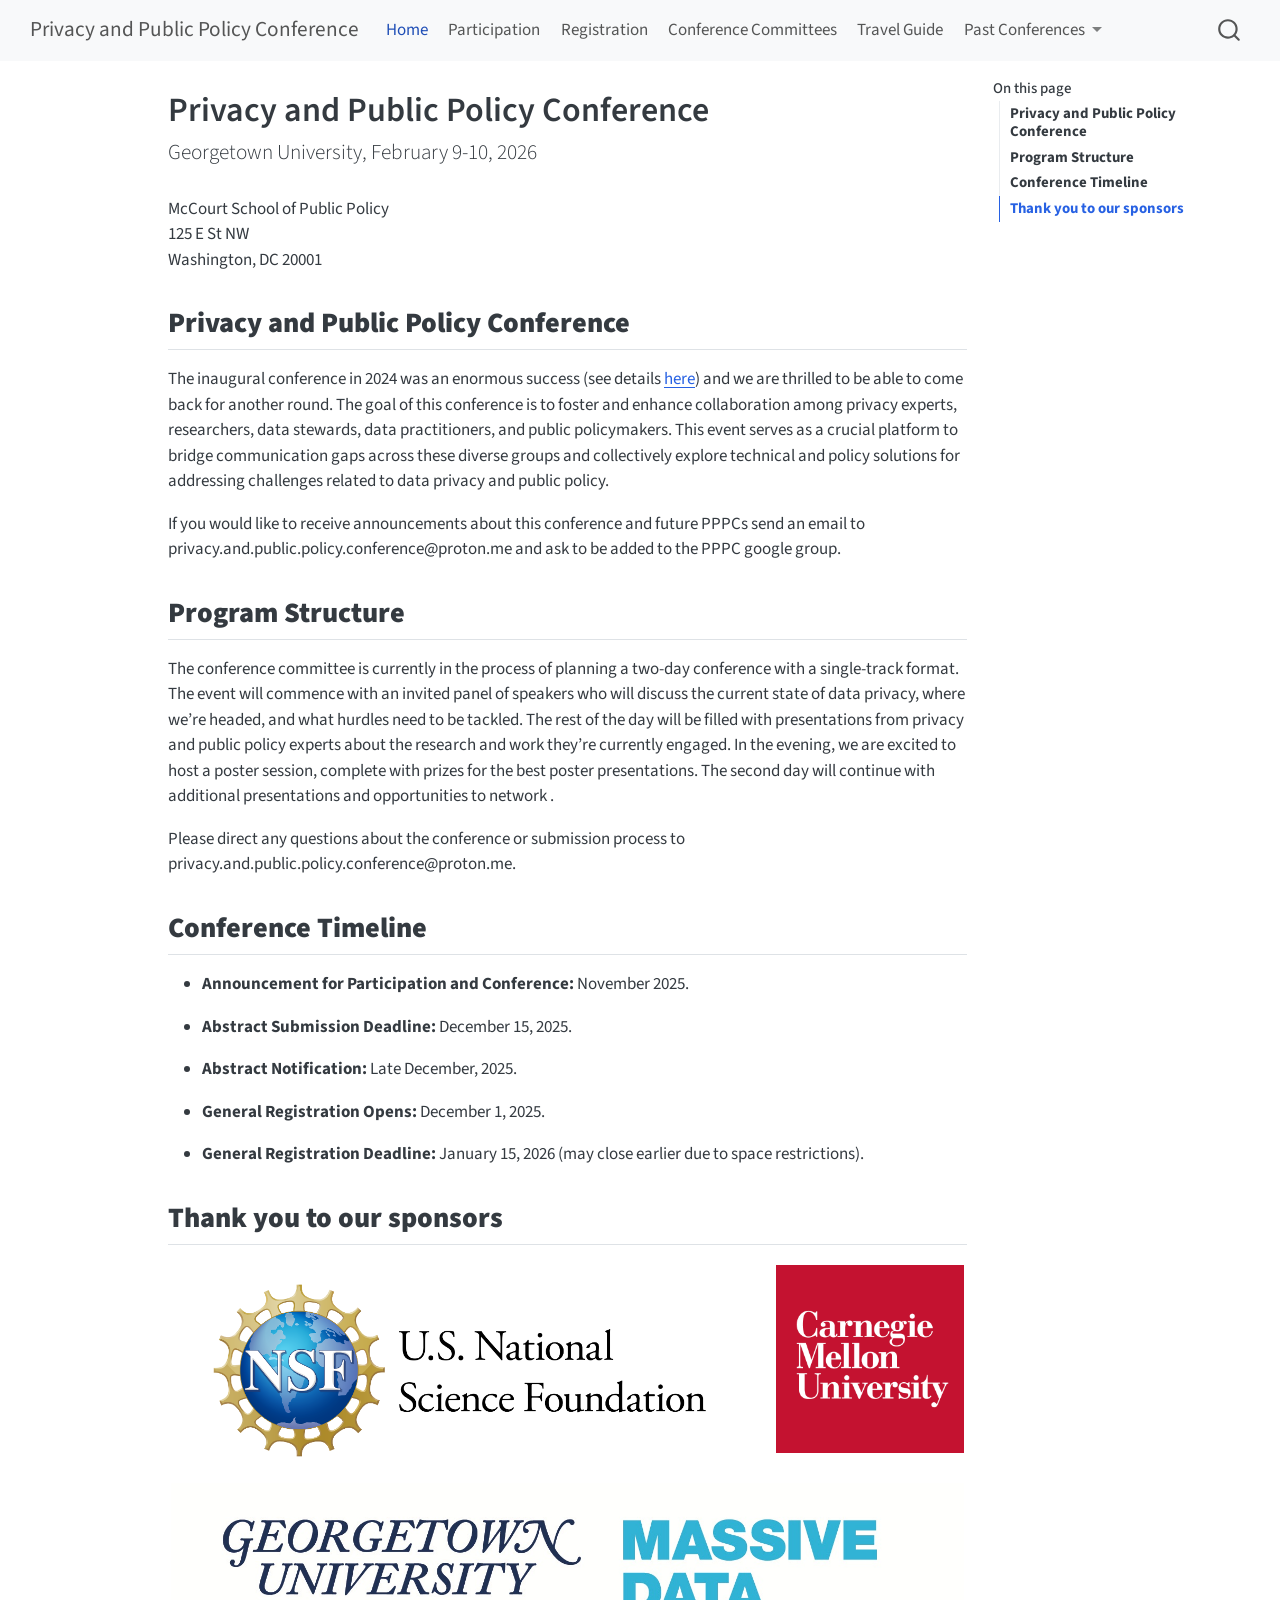
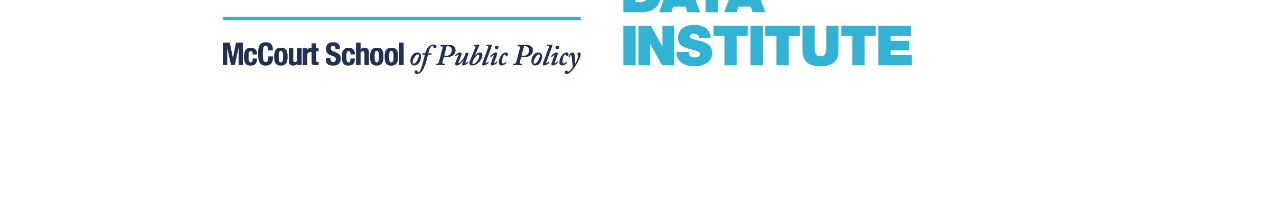
==== commit 5618bf1a: "Closed conference registration and added waitlist" ====
--- a/docs/index.html
+++ b/docs/index.html
@@ -176,7 +176,7 @@
 <section id="privacy-and-public-policy-conference" class="level2">
 <h2 class="anchored" data-anchor-id="privacy-and-public-policy-conference"><strong>Privacy and Public Policy Conference</strong></h2>
 <p>The inaugural conference in 2024 was an enormous success (see details <a href="./prev_yrs/2024_index.html">here</a>) and we are thrilled to be able to come back for another round. The goal of this conference is to foster and enhance collaboration among privacy experts, researchers, data stewards, data practitioners, and public policymakers. This event serves as a crucial platform to bridge communication gaps across these diverse groups and collectively explore technical and policy solutions for addressing challenges related to data privacy and public policy.</p>
-<p>Registration for the conference is now open! Please refer to the <a href="./registration.html">registration page</a> for more information.</p>
+<!-- Registration for the conference is now open! Please refer to the [registration page](registration.qmd) for more information. -->
 <p>If you would like to receive announcements about this conference and future PPPCs send an email to privacy.and.public.policy.conference@proton.me and ask to be added to the PPPC google group.</p>
 </section>
 <section id="program-structure" class="level2">
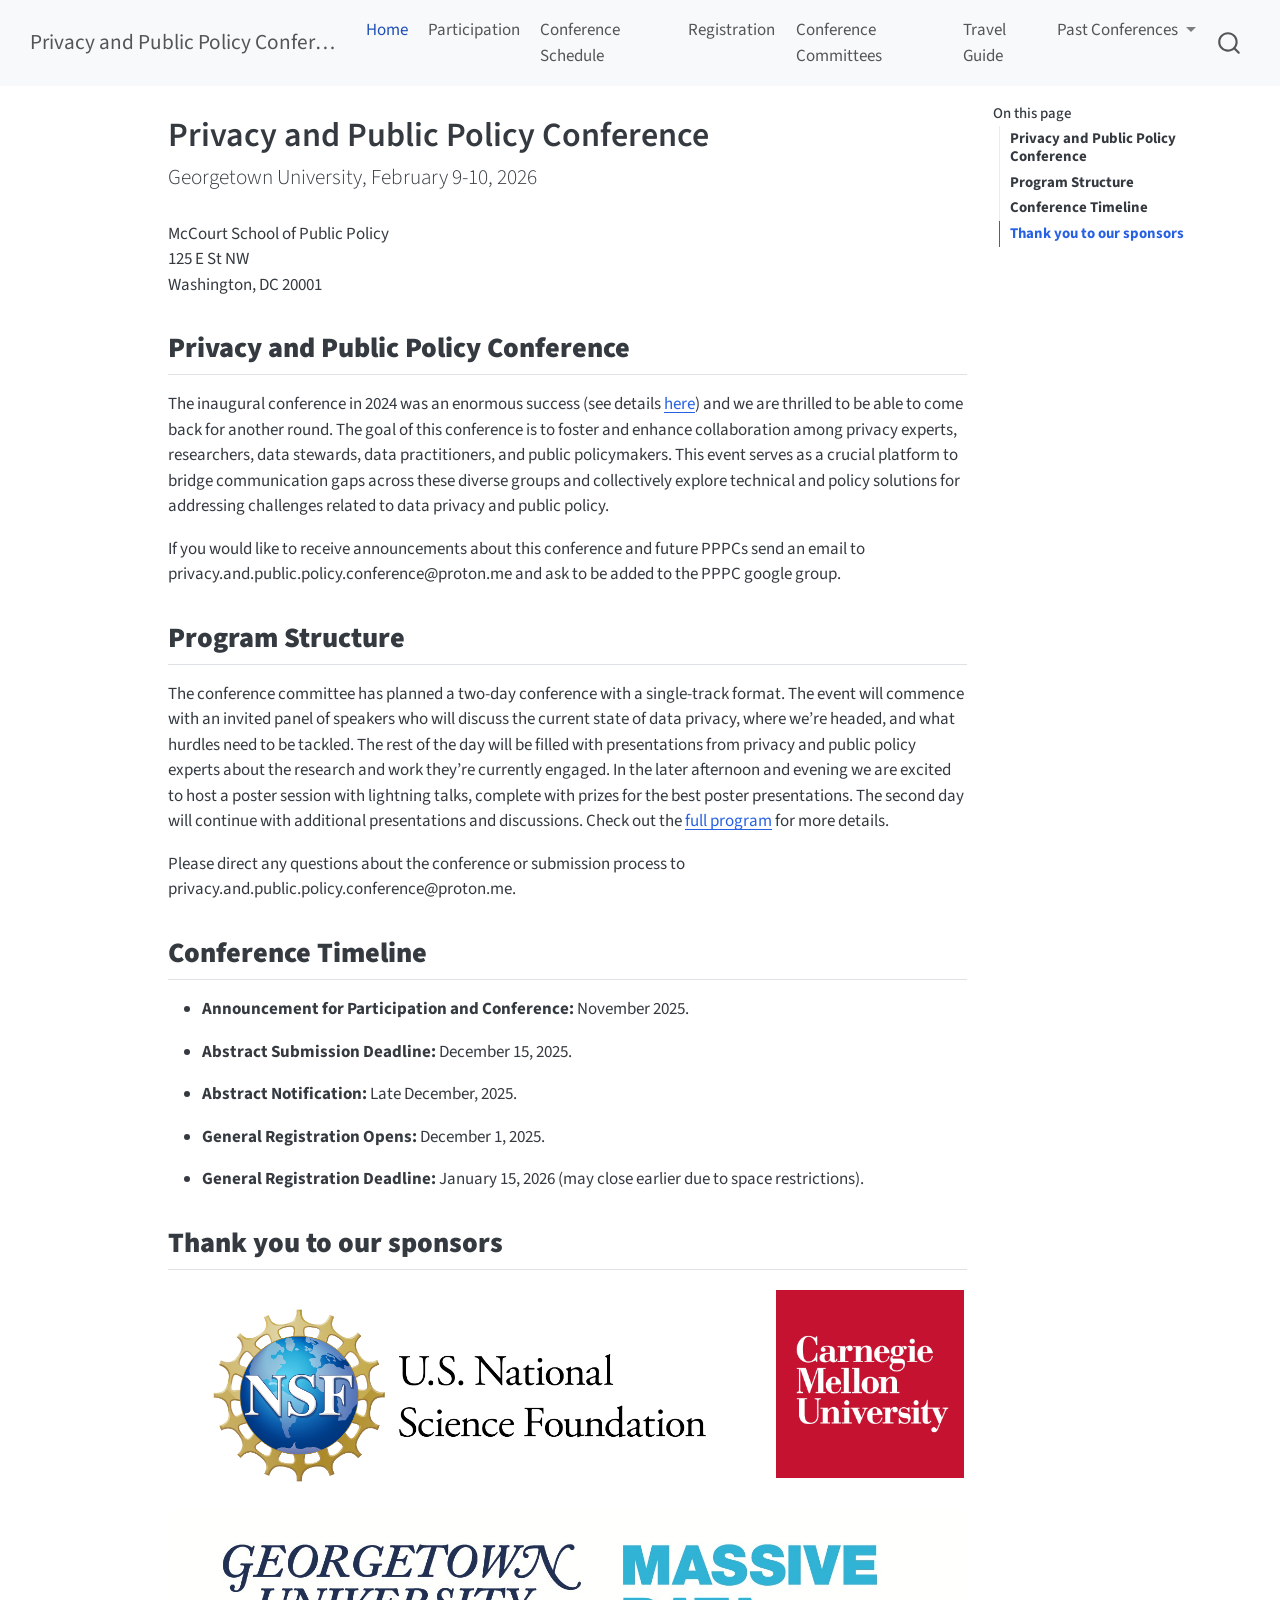
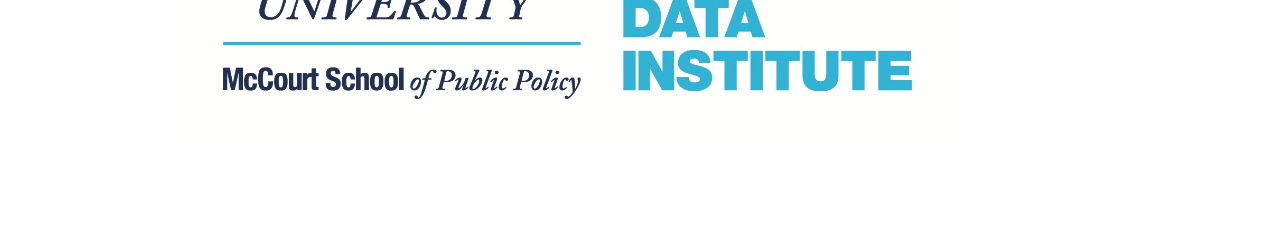
==== commit 9fd407d5: "Posted the conference program, updated main page, and removed hotel block links" ====
--- a/docs/index.html
+++ b/docs/index.html
@@ -99,6 +99,10 @@
 <span class="menu-text">Participation</span></a>
   </li>  
   <li class="nav-item">
+    <a class="nav-link" href="./schedule.html"> 
+<span class="menu-text">Conference Schedule</span></a>
+  </li>  
+  <li class="nav-item">
     <a class="nav-link" href="./registration.html"> 
 <span class="menu-text">Registration</span></a>
   </li>  
@@ -181,7 +185,7 @@
 </section>
 <section id="program-structure" class="level2">
 <h2 class="anchored" data-anchor-id="program-structure"><strong>Program Structure</strong></h2>
-<p>The conference committee is currently in the process of planning a two-day conference with a single-track format. The event will commence with an invited panel of speakers who will discuss the current state of data privacy, where we’re headed, and what hurdles need to be tackled. The rest of the day will be filled with presentations from privacy and public policy experts about the research and work they’re currently engaged. In the evening, we are excited to host a poster session, complete with prizes for the best poster presentations. The second day will continue with additional presentations and opportunities to network .</p>
+<p>The conference committee has planned a two-day conference with a single-track format. The event will commence with an invited panel of speakers who will discuss the current state of data privacy, where we’re headed, and what hurdles need to be tackled. The rest of the day will be filled with presentations from privacy and public policy experts about the research and work they’re currently engaged. In the later afternoon and evening we are excited to host a poster session with lightning talks, complete with prizes for the best poster presentations. The second day will continue with additional presentations and discussions. Check out the <a href="./schedule.html">full program</a> for more details.</p>
 <p>Please direct any questions about the conference or submission process to privacy.and.public.policy.conference@proton.me.</p>
 </section>
 <section id="conference-timeline" class="level2">
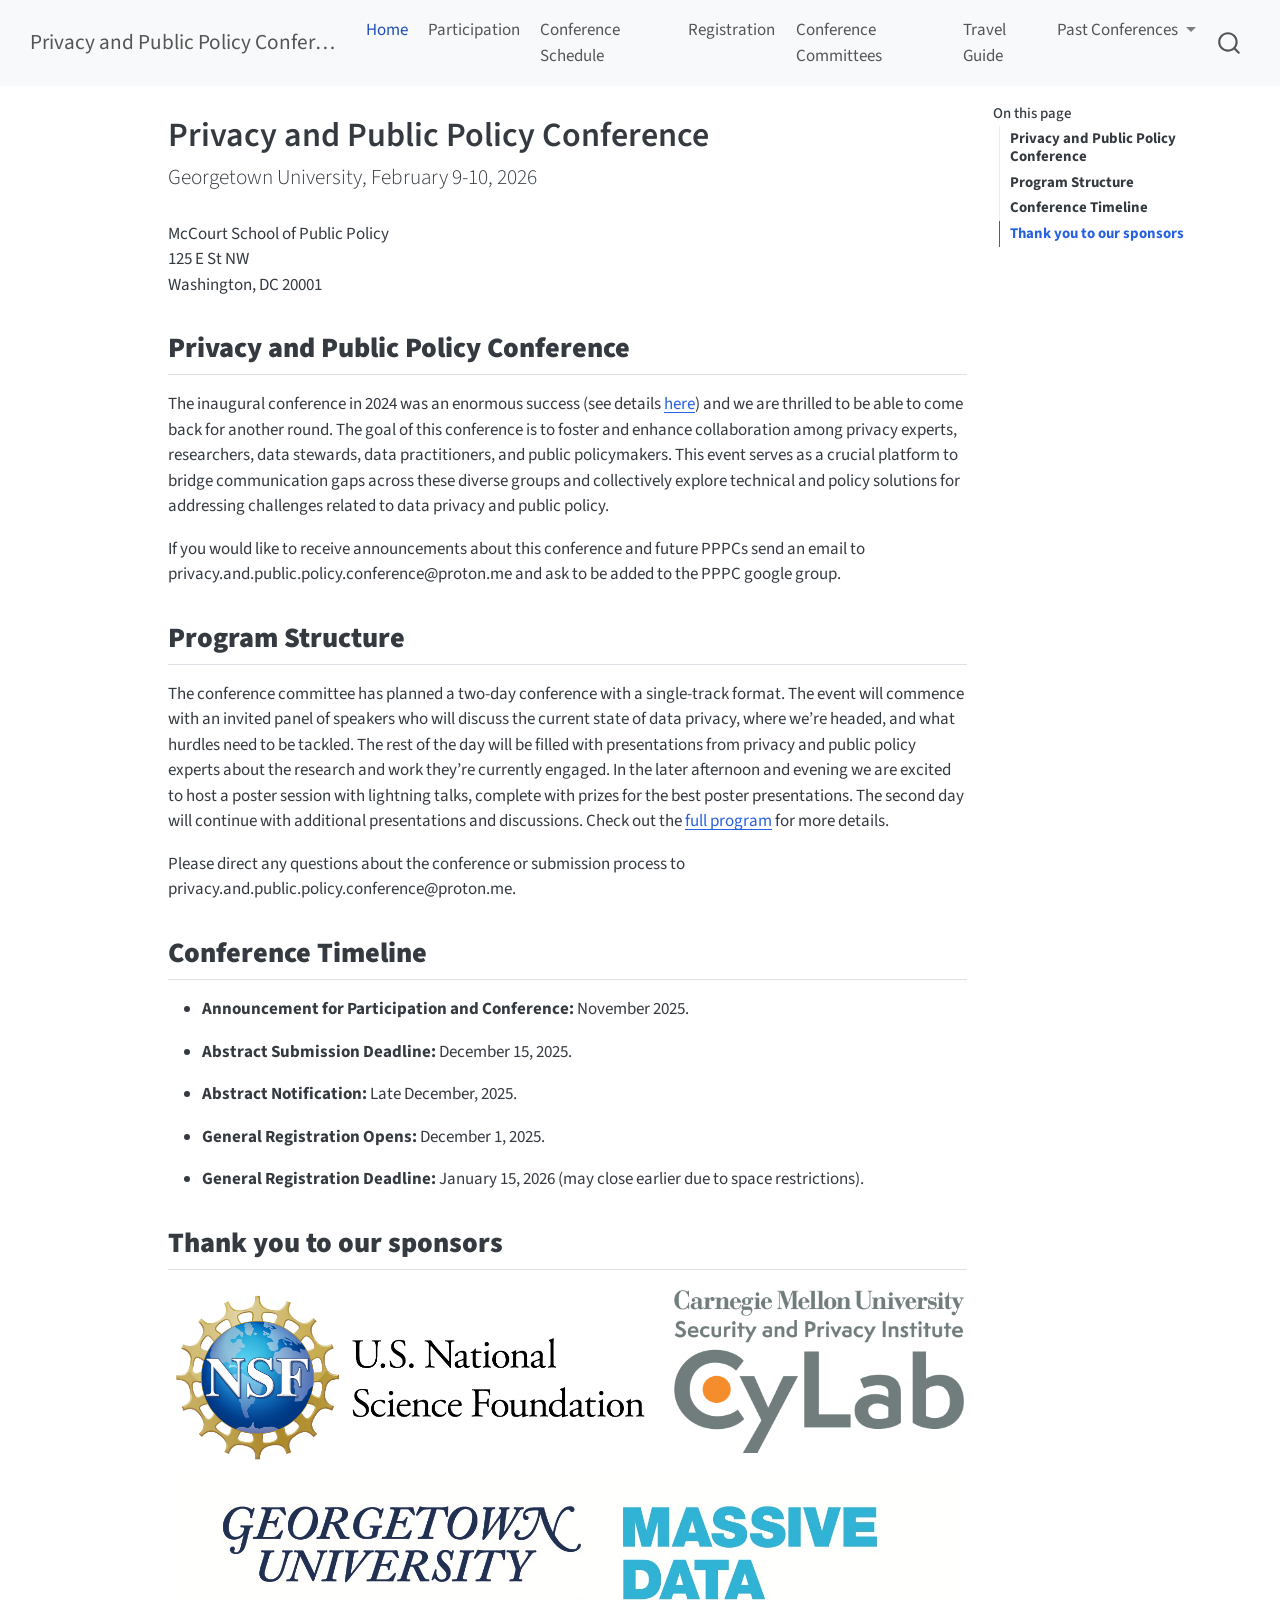
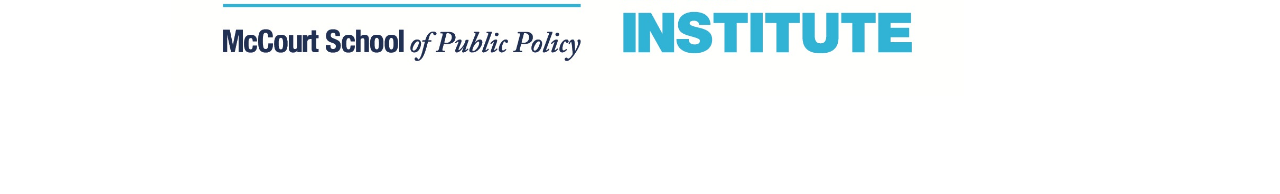
==== commit 941d2d24: "Updated sponsor in main page and in program files" ====
--- a/docs/index.html
+++ b/docs/index.html
@@ -201,13 +201,13 @@
 </section>
 <section id="thank-you-to-our-sponsors" class="level2">
 <h2 class="anchored" data-anchor-id="thank-you-to-our-sponsors"><strong>Thank you to our sponsors</strong></h2>
-<div class="quarto-layout-panel" data-layout="[[75, 25], [70]]">
+<div class="quarto-layout-panel" data-layout="[[62, 38], [70]]">
 <div class="quarto-layout-row">
-<div class="quarto-layout-cell" style="flex-basis: 75.0%;justify-content: center;">
+<div class="quarto-layout-cell" style="flex-basis: 62.0%;justify-content: center;">
 <p><img src="images/USNSF_Logo_Lockup_stacked_RGB_1200ppi.png" class="img-fluid"></p>
 </div>
-<div class="quarto-layout-cell" style="flex-basis: 25.0%;justify-content: center;">
-<p><img src="images/cmu_wordmarksquare-red-600x600.png" class="img-fluid"></p>
+<div class="quarto-layout-cell" style="flex-basis: 38.0%;justify-content: center;">
+<p><img src="images/CyLab Logo Stacked FULL COLOR.png" class="img-fluid"></p>
 </div>
 </div>
 <div class="quarto-layout-row">
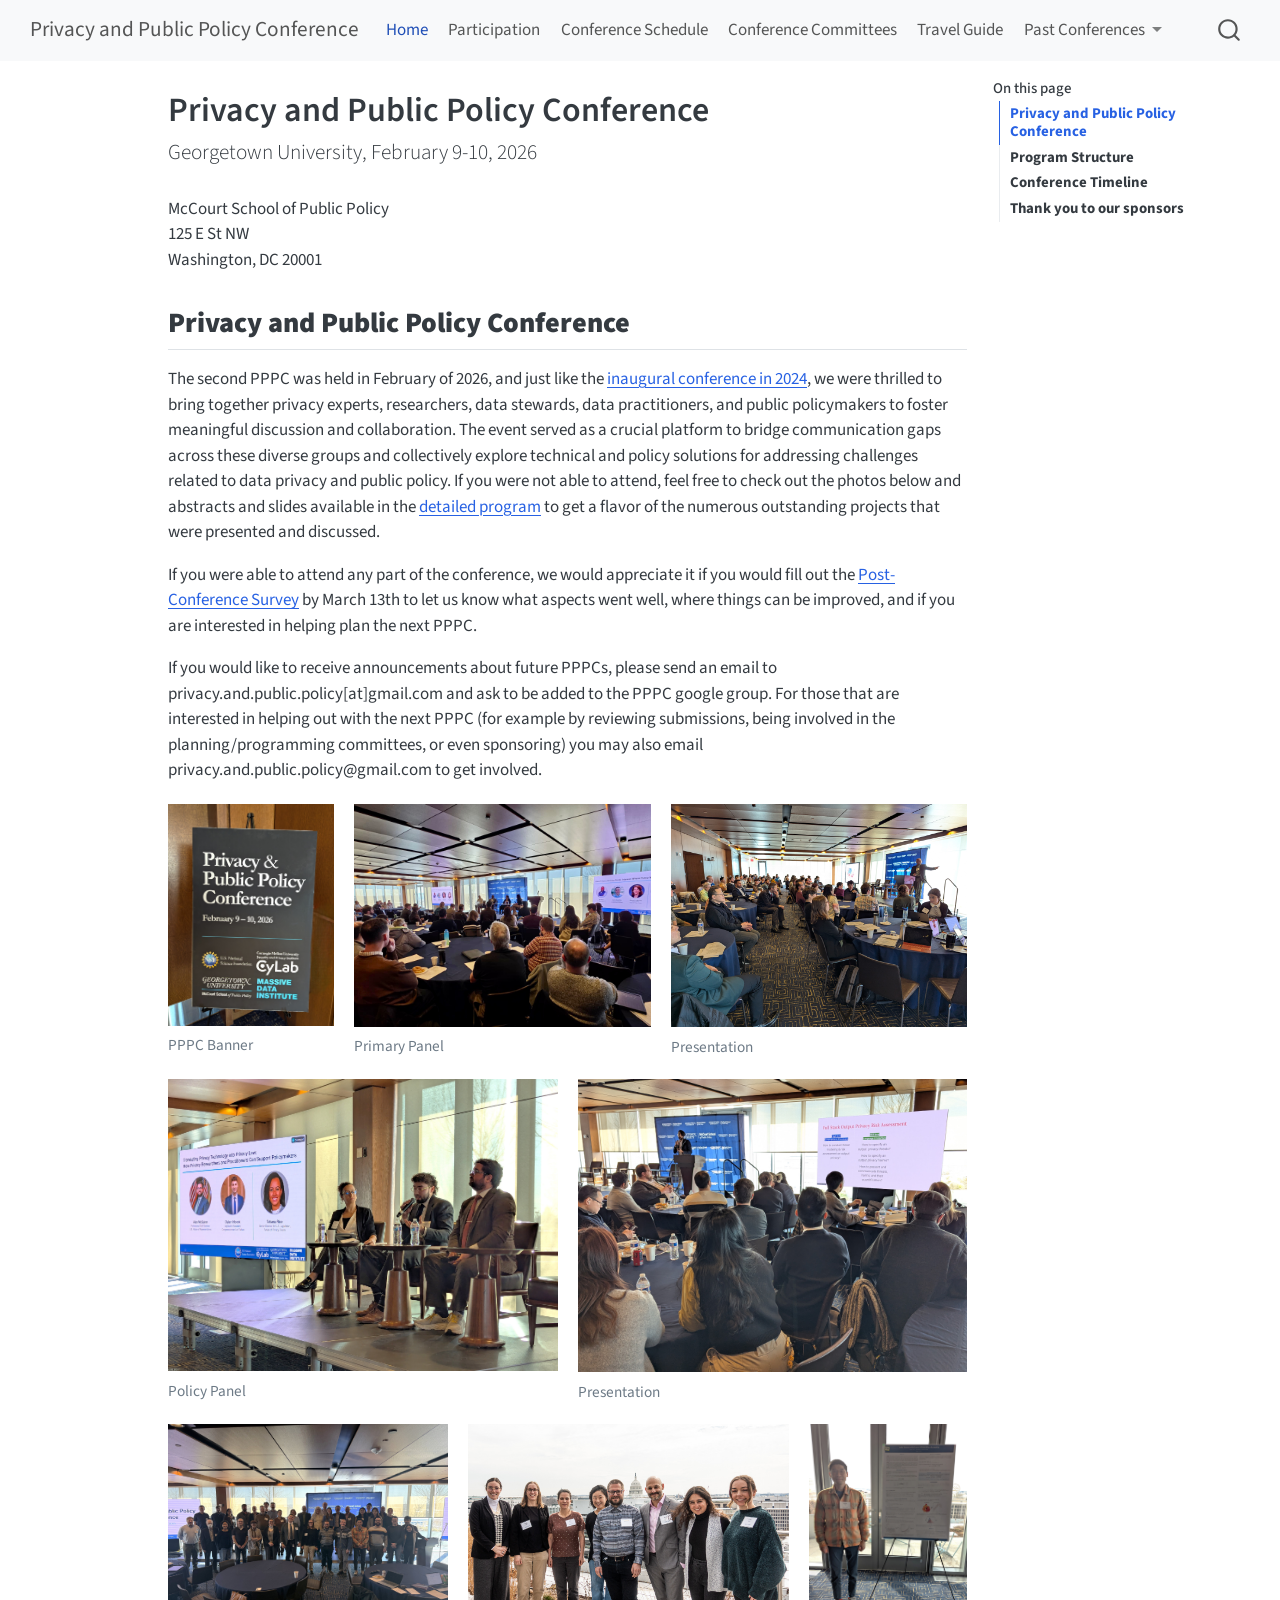
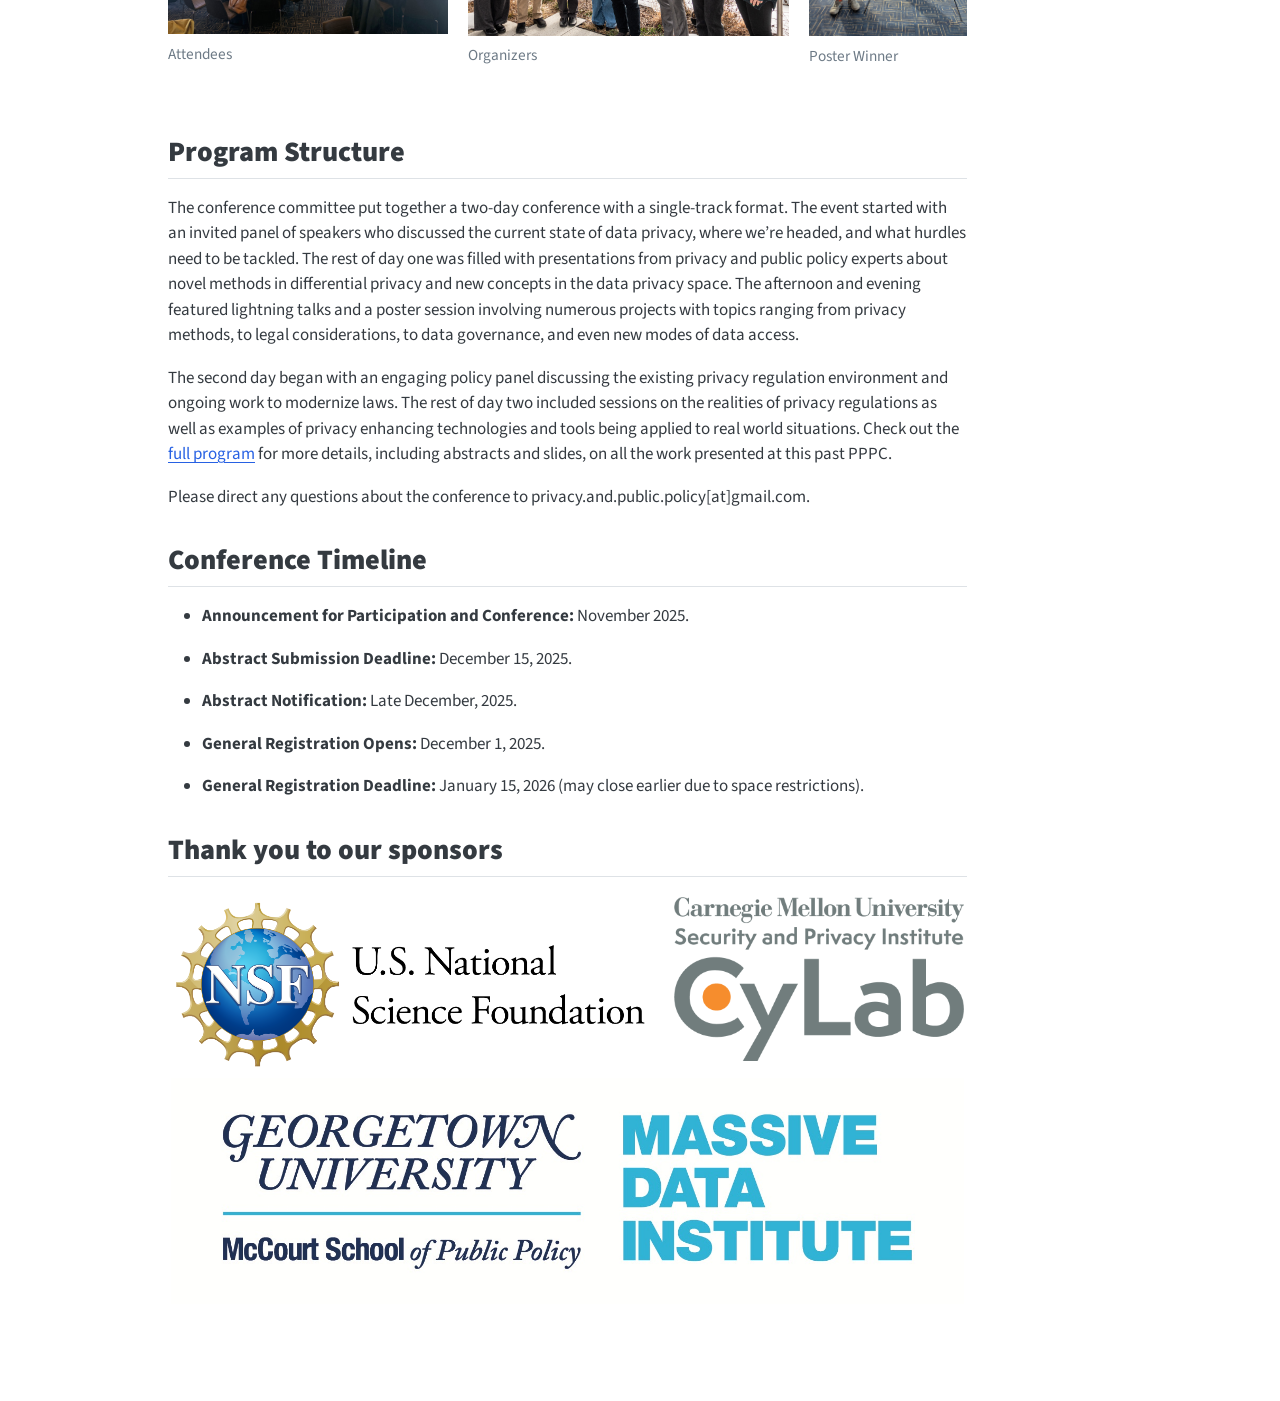
==== commit 89b8f447: "Updated main page with survey and photos and descriptions" ====
--- a/docs/index.html
+++ b/docs/index.html
@@ -41,6 +41,9 @@
 <script src="site_libs/bootstrap/bootstrap.min.js"></script>
 <link href="site_libs/bootstrap/bootstrap-icons.css" rel="stylesheet">
 <link href="site_libs/bootstrap/bootstrap-e31584831b205ffbb2d98406f31c2a5b.min.css" rel="stylesheet" append-hash="true" id="quarto-bootstrap" data-mode="light">
+<script src="site_libs/quarto-contrib/glightbox/glightbox.min.js"></script>
+<link href="site_libs/quarto-contrib/glightbox/glightbox.min.css" rel="stylesheet">
+<link href="site_libs/quarto-contrib/glightbox/lightbox.css" rel="stylesheet">
 <script id="quarto-search-options" type="application/json">{
   "location": "navbar",
   "copy-button": false,
@@ -103,10 +106,6 @@
 <span class="menu-text">Conference Schedule</span></a>
   </li>  
   <li class="nav-item">
-    <a class="nav-link" href="./registration.html"> 
-<span class="menu-text">Registration</span></a>
-  </li>  
-  <li class="nav-item">
     <a class="nav-link" href="./committee.html"> 
 <span class="menu-text">Conference Committees</span></a>
   </li>  
@@ -179,14 +178,92 @@
 Are you doing amazing work related to data privacy or public policy? We are  accepting abstract submissions for oral, lightning, and poster presentations, and the deadline is December 15, 2025 11:59 PM EST. Refer to the [call for participation](participation.qmd) page for all the details. -->
 <section id="privacy-and-public-policy-conference" class="level2">
 <h2 class="anchored" data-anchor-id="privacy-and-public-policy-conference"><strong>Privacy and Public Policy Conference</strong></h2>
-<p>The inaugural conference in 2024 was an enormous success (see details <a href="./prev_yrs/2024_index.html">here</a>) and we are thrilled to be able to come back for another round. The goal of this conference is to foster and enhance collaboration among privacy experts, researchers, data stewards, data practitioners, and public policymakers. This event serves as a crucial platform to bridge communication gaps across these diverse groups and collectively explore technical and policy solutions for addressing challenges related to data privacy and public policy.</p>
+<p>The second PPPC was held in February of 2026, and just like the <a href="./prev_yrs/2024_index.html">inaugural conference in 2024</a>, we were thrilled to bring together privacy experts, researchers, data stewards, data practitioners, and public policymakers to foster meaningful discussion and collaboration. The event served as a crucial platform to bridge communication gaps across these diverse groups and collectively explore technical and policy solutions for addressing challenges related to data privacy and public policy. If you were not able to attend, feel free to check out the photos below and abstracts and slides available in the <a href="./schedule.html#full-program">detailed program</a> to get a flavor of the numerous outstanding projects that were presented and discussed.</p>
+<p>If you were able to attend any part of the conference, we would appreciate it if you would fill out the <a href="https://forms.gle/T6D5ywRcXSYfnmF29">Post-Conference Survey</a> by March 13th to let us know what aspects went well, where things can be improved, and if you are interested in helping plan the next PPPC.</p>
 <!-- Registration for the conference is now open! Please refer to the [registration page](registration.qmd) for more information. -->
-<p>If you would like to receive announcements about this conference and future PPPCs send an email to privacy.and.public.policy.conference@proton.me and ask to be added to the PPPC google group.</p>
+<p>If you would like to receive announcements about future PPPCs, please send an email to privacy.and.public.policy[at]gmail.com and ask to be added to the PPPC google group. For those that are interested in helping out with the next PPPC (for example by reviewing submissions, being involved in the planning/programming committees, or even sponsoring) you may also email privacy.and.public.policy@gmail.com to get involved.</p>
+<div class="panel-fill panel-grid">
+<div class="g-col-24">
+<div class="panel-fill quarto-layout-panel" data-layout="[[0.56, 1, 1], [1, 1], [0.87, 1, 0.49]]">
+<div class="quarto-layout-row">
+<div class="quarto-layout-cell" style="flex-basis: 21.9%;justify-content: flex-start;">
+<div class="quarto-figure quarto-figure-center">
+<figure class="figure">
+<p><a href="\images\2026\misc\PPPCBanner.jpg" class="lightbox" data-glightbox="description: .lightbox-desc-1;title:PPPC Banner;" data-gallery="gallery" title="PPPC Banner"><img src="\images\2026\misc\PPPCBanner.jpg" class="img-fluid figure-img" alt="PPPC Banner"></a></p>
+<figcaption>PPPC Banner</figcaption>
+</figure>
+</div>
+</div>
+<div class="quarto-layout-cell" style="flex-basis: 39.1%;justify-content: flex-start;">
+<div class="quarto-figure quarto-figure-center">
+<figure class="figure">
+<p><a href="\images\2026\misc\DayOnePanel01.jpeg" class="lightbox" data-glightbox="description: .lightbox-desc-2;title:Primary Panel;" data-gallery="gallery" title="Primary Panel"><img src="\images\2026\misc\DayOnePanel01.jpeg" class="img-fluid figure-img" alt="Primary Panel"></a></p>
+<figcaption>Primary Panel</figcaption>
+</figure>
+</div>
+</div>
+<div class="quarto-layout-cell" style="flex-basis: 39.1%;justify-content: flex-start;">
+<div class="quarto-figure quarto-figure-center">
+<figure class="figure">
+<p><a href="\images\2026\misc\DayOnePresentation01.jpg" class="lightbox" data-glightbox="description: .lightbox-desc-3;title:Presentation;" data-gallery="gallery" title="Presentation"><img src="\images\2026\misc\DayOnePresentation01.jpg" class="img-fluid figure-img" alt="Presentation"></a></p>
+<figcaption>Presentation</figcaption>
+</figure>
+</div>
+</div>
+</div>
+<div class="quarto-layout-row">
+<div class="quarto-layout-cell" style="flex-basis: 50.0%;justify-content: flex-start;">
+<div class="quarto-figure quarto-figure-center">
+<figure class="figure">
+<p><a href="\images\2026\misc\DayTwoPanel01.jpg" class="lightbox" data-glightbox="description: .lightbox-desc-4;title:Policy Panel;" data-gallery="gallery" title="Policy Panel"><img src="\images\2026\misc\DayTwoPanel01.jpg" class="img-fluid figure-img" alt="Policy Panel"></a></p>
+<figcaption>Policy Panel</figcaption>
+</figure>
+</div>
+</div>
+<div class="quarto-layout-cell" style="flex-basis: 50.0%;justify-content: flex-start;">
+<div class="quarto-figure quarto-figure-center">
+<figure class="figure">
+<p><a href="\images\2026\misc\DayTwoPresentation01.jpg" class="lightbox" data-glightbox="description: .lightbox-desc-5;title:Presentation;" data-gallery="gallery" title="Presentation"><img src="\images\2026\misc\DayTwoPresentation01.jpg" class="img-fluid figure-img" alt="Presentation"></a></p>
+<figcaption>Presentation</figcaption>
+</figure>
+</div>
+</div>
+</div>
+<div class="quarto-layout-row">
+<div class="quarto-layout-cell" style="flex-basis: 36.9%;justify-content: flex-start;">
+<div class="quarto-figure quarto-figure-center">
+<figure class="figure">
+<p><a href="\images\2026\misc\EndOfConferenceAttendees01.jpg" class="lightbox" data-glightbox="description: .lightbox-desc-6;title:Attendees;" data-gallery="gallery" title="Attendees"><img src="\images\2026\misc\EndOfConferenceAttendees01.jpg" class="img-fluid figure-img" alt="Attendees"></a></p>
+<figcaption>Attendees</figcaption>
+</figure>
+</div>
+</div>
+<div class="quarto-layout-cell" style="flex-basis: 42.4%;justify-content: flex-start;">
+<div class="quarto-figure quarto-figure-center">
+<figure class="figure">
+<p><a href="\images\2026\misc\Organizers01.jpg" class="lightbox" data-glightbox="description: .lightbox-desc-7;title:Organizers;" data-gallery="gallery" title="Organizers"><img src="\images\2026\misc\Organizers01.jpg" class="img-fluid figure-img" alt="Organizers"></a></p>
+<figcaption>Organizers</figcaption>
+</figure>
+</div>
+</div>
+<div class="quarto-layout-cell" style="flex-basis: 20.8%;justify-content: flex-start;">
+<div class="quarto-figure quarto-figure-center">
+<figure class="figure">
+<p><a href="\images\2026\misc\StudentPosterWinner.jpg" class="lightbox" data-glightbox="description: .lightbox-desc-8;title:Poster Winner;" data-gallery="gallery" title="Poster Winner"><img src="\images\2026\misc\StudentPosterWinner.jpg" class="img-fluid figure-img" alt="Poster Winner"></a></p>
+<figcaption>Poster Winner</figcaption>
+</figure>
+</div>
+</div>
+</div>
+</div>
+</div>
+</div>
 </section>
 <section id="program-structure" class="level2">
 <h2 class="anchored" data-anchor-id="program-structure"><strong>Program Structure</strong></h2>
-<p>The conference committee has planned a two-day conference with a single-track format. The event will commence with an invited panel of speakers who will discuss the current state of data privacy, where we’re headed, and what hurdles need to be tackled. The rest of the day will be filled with presentations from privacy and public policy experts about the research and work they’re currently engaged. In the later afternoon and evening we are excited to host a poster session with lightning talks, complete with prizes for the best poster presentations. The second day will continue with additional presentations and discussions. Check out the <a href="./schedule.html">full program</a> for more details.</p>
-<p>Please direct any questions about the conference or submission process to privacy.and.public.policy.conference@proton.me.</p>
+<p>The conference committee put together a two-day conference with a single-track format. The event started with an invited panel of speakers who discussed the current state of data privacy, where we’re headed, and what hurdles need to be tackled. The rest of day one was filled with presentations from privacy and public policy experts about novel methods in differential privacy and new concepts in the data privacy space. The afternoon and evening featured lightning talks and a poster session involving numerous projects with topics ranging from privacy methods, to legal considerations, to data governance, and even new modes of data access.</p>
+<p>The second day began with an engaging policy panel discussing the existing privacy regulation environment and ongoing work to modernize laws. The rest of day two included sessions on the realities of privacy regulations as well as examples of privacy enhancing technologies and tools being applied to real world situations. Check out the <a href="./schedule.html">full program</a> for more details, including abstracts and slides, on all the work presented at this past PPPC.</p>
+<p>Please direct any questions about the conference to privacy.and.public.policy[at]gmail.com.</p>
 </section>
 <section id="conference-timeline" class="level2">
 <h2 class="anchored" data-anchor-id="conference-timeline"><strong>Conference Timeline</strong></h2>
@@ -204,20 +281,46 @@
 <div class="quarto-layout-panel" data-layout="[[62, 38], [70]]">
 <div class="quarto-layout-row">
 <div class="quarto-layout-cell" style="flex-basis: 62.0%;justify-content: center;">
-<p><img src="images/USNSF_Logo_Lockup_stacked_RGB_1200ppi.png" class="img-fluid"></p>
+<p><a href="images/USNSF_Logo_Lockup_stacked_RGB_1200ppi.png" class="lightbox" data-gallery="quarto-lightbox-gallery-9"><img src="images/USNSF_Logo_Lockup_stacked_RGB_1200ppi.png" class="img-fluid"></a></p>
 </div>
 <div class="quarto-layout-cell" style="flex-basis: 38.0%;justify-content: center;">
-<p><img src="images/CyLab Logo Stacked FULL COLOR.png" class="img-fluid"></p>
+<p><a href="images/CyLab Logo Stacked FULL COLOR.png" class="lightbox" data-gallery="quarto-lightbox-gallery-10"><img src="images/CyLab Logo Stacked FULL COLOR.png" class="img-fluid"></a></p>
 </div>
 </div>
 <div class="quarto-layout-row">
 <div class="quarto-layout-cell" style="flex-basis: 100.0%;justify-content: center;">
-<p><img src="images/McCourt_Secondary_CMYK_Formal_MDI (1)-01.jpg" class="img-fluid"></p>
-</div>
-</div>
-</div>
-
-
+<p><a href="images/McCourt_Secondary_CMYK_Formal_MDI (1)-01.jpg" class="lightbox" data-gallery="quarto-lightbox-gallery-11"><img src="images/McCourt_Secondary_CMYK_Formal_MDI (1)-01.jpg" class="img-fluid"></a></p>
+</div>
+</div>
+</div>
+
+
+<div class="hidden" aria-hidden="true">
+<div class="glightbox-desc lightbox-desc-1">
+<p>Welcoming attendees to the second Privacy and Public Policy Conference.</p>
+</div>
+<div class="glightbox-desc lightbox-desc-2">
+<p>The opening panel on day one consisting of Yaw Etse, Joe Calandrino, and Naomi Lefkovitz and moderated by Sharron Gibbons.</p>
+</div>
+<div class="glightbox-desc lightbox-desc-3">
+<p>Prof.&nbsp;Amin Rahimian presenting work on <em>Differential Privacy for Network Connectedness Indices</em> in the day one session <strong>New Methods for Differentially Private Estimation and Learning</strong>.</p>
+</div>
+<div class="glightbox-desc lightbox-desc-4">
+<p>The policy panel on day two consisting of Alan McQuinn and Dylan Irlbeck, and moderated by Tatiana Rice.</p>
+</div>
+<div class="glightbox-desc lightbox-desc-5">
+<p>Shlmoi Hod presenting work on <em>Full-Stack Privacy Risk Assessment</em> in the day two session <strong>From PETs to Practice: Infrastructure and Applications</strong>.</p>
+</div>
+<div class="glightbox-desc lightbox-desc-6">
+<p>The PPPC attendees on day two gather for an end of conference photograph.</p>
+</div>
+<div class="glightbox-desc lightbox-desc-7">
+<p>The members of the Programming and Planning Committees responsible for organizing the PPPC. From right to left: Ella Blue, Stephanie Straus, Elan Segarra (Programming Chair), Luca Sartore, Minsun Riddles, Saki Kinney, Sarah Scheffler (Planning Chair), and Lacey Strahm. Additional planning committee members not pictured include Amy O’Hara and Matt Williams.</p>
+</div>
+<div class="glightbox-desc lightbox-desc-8">
+<p>The winner of the student poster contest, Kevin Eng, with his poster on <em>Valid Inference Under Data Swapping</em>.</p>
+</div>
+</div>
 </section>
 
 </main> <!-- /main -->
@@ -622,6 +725,38 @@
   });
   </script>
 </div> <!-- /content -->
+<script>var lightboxQuarto = GLightbox({"closeEffect":"zoom","descPosition":"bottom","loop":false,"openEffect":"zoom","selector":".lightbox"});
+(function() {
+  let previousOnload = window.onload;
+  window.onload = () => {
+    if (previousOnload) {
+      previousOnload();
+    }
+    lightboxQuarto.on('slide_before_load', (data) => {
+      const { slideIndex, slideNode, slideConfig, player, trigger } = data;
+      const href = trigger.getAttribute('href');
+      if (href !== null) {
+        const imgEl = window.document.querySelector(`a[href="${href}"] img`);
+        if (imgEl !== null) {
+          const srcAttr = imgEl.getAttribute("src");
+          if (srcAttr && srcAttr.startsWith("data:")) {
+            slideConfig.href = srcAttr;
+          }
+        }
+      } 
+    });
+  
+    lightboxQuarto.on('slide_after_load', (data) => {
+      const { slideIndex, slideNode, slideConfig, player, trigger } = data;
+      if (window.Quarto?.typesetMath) {
+        window.Quarto.typesetMath(slideNode);
+      }
+    });
+  
+  };
+  
+})();
+          </script>
 
 
 
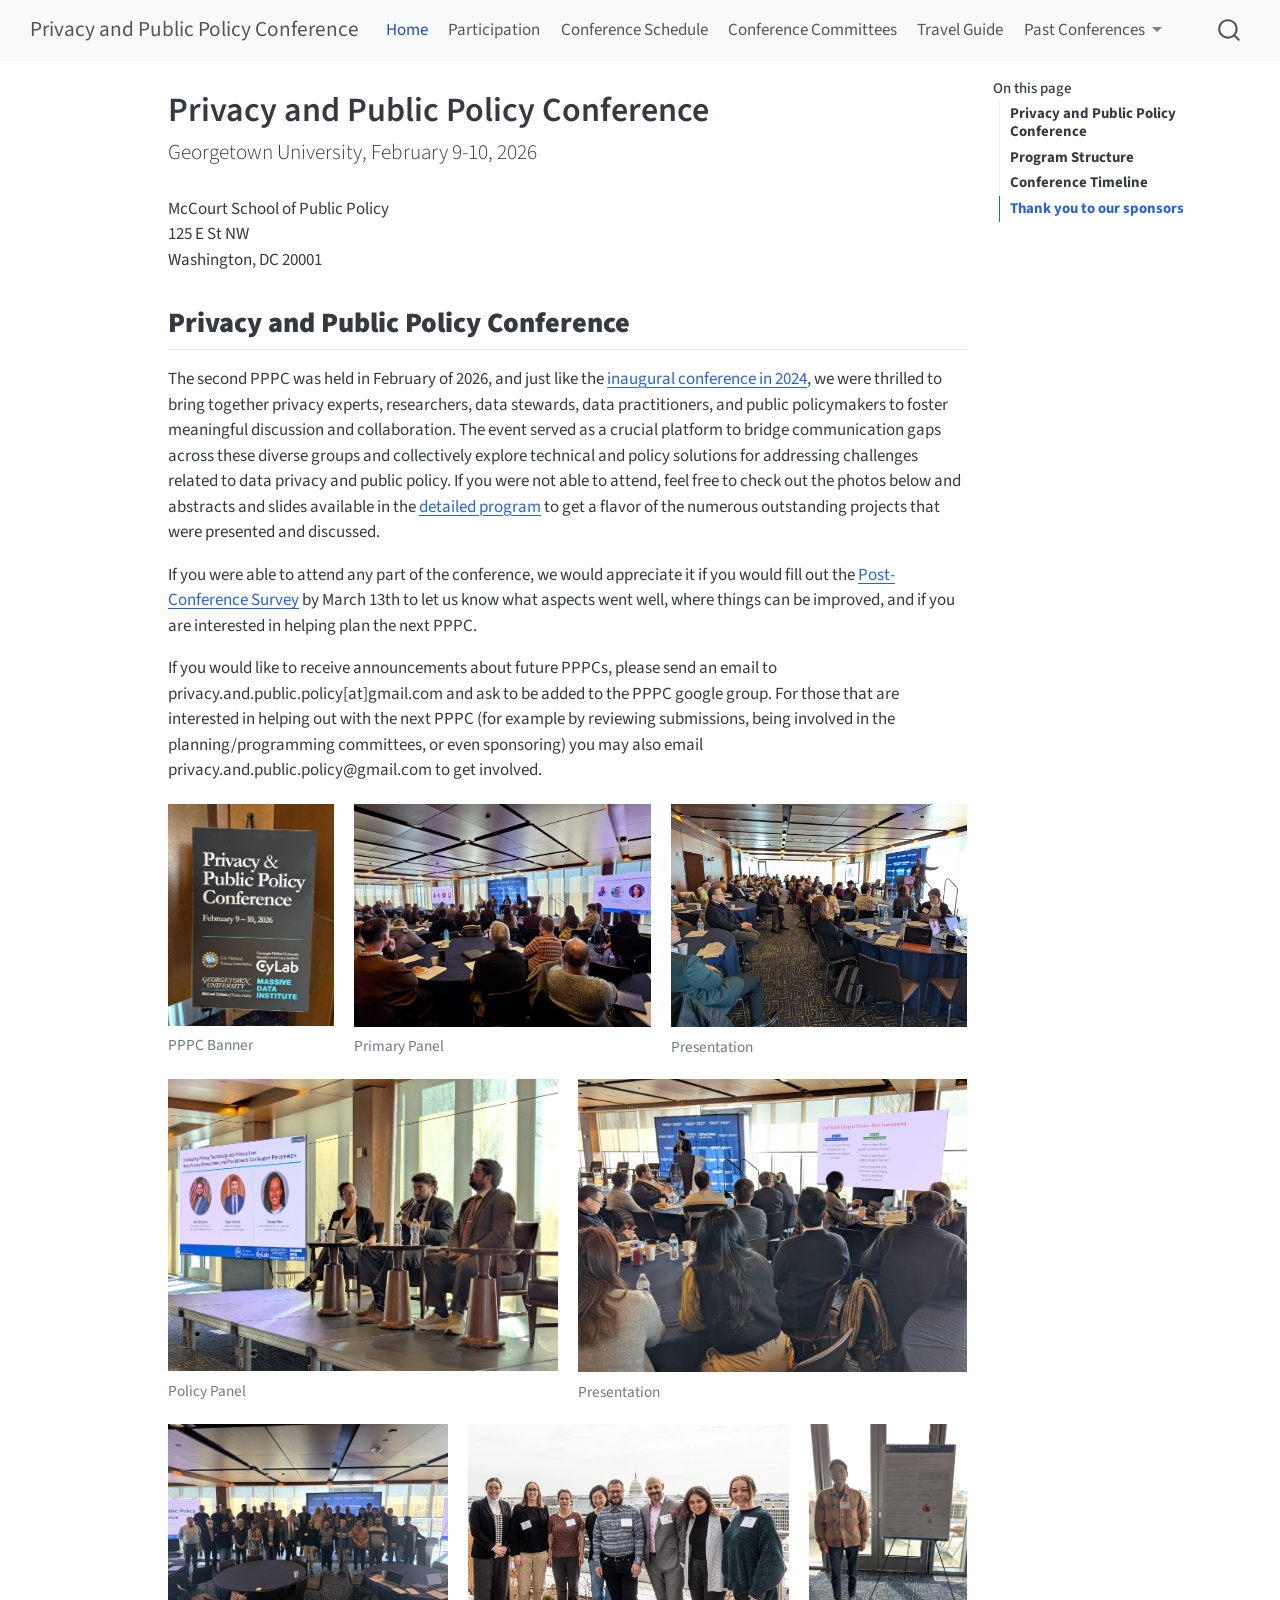
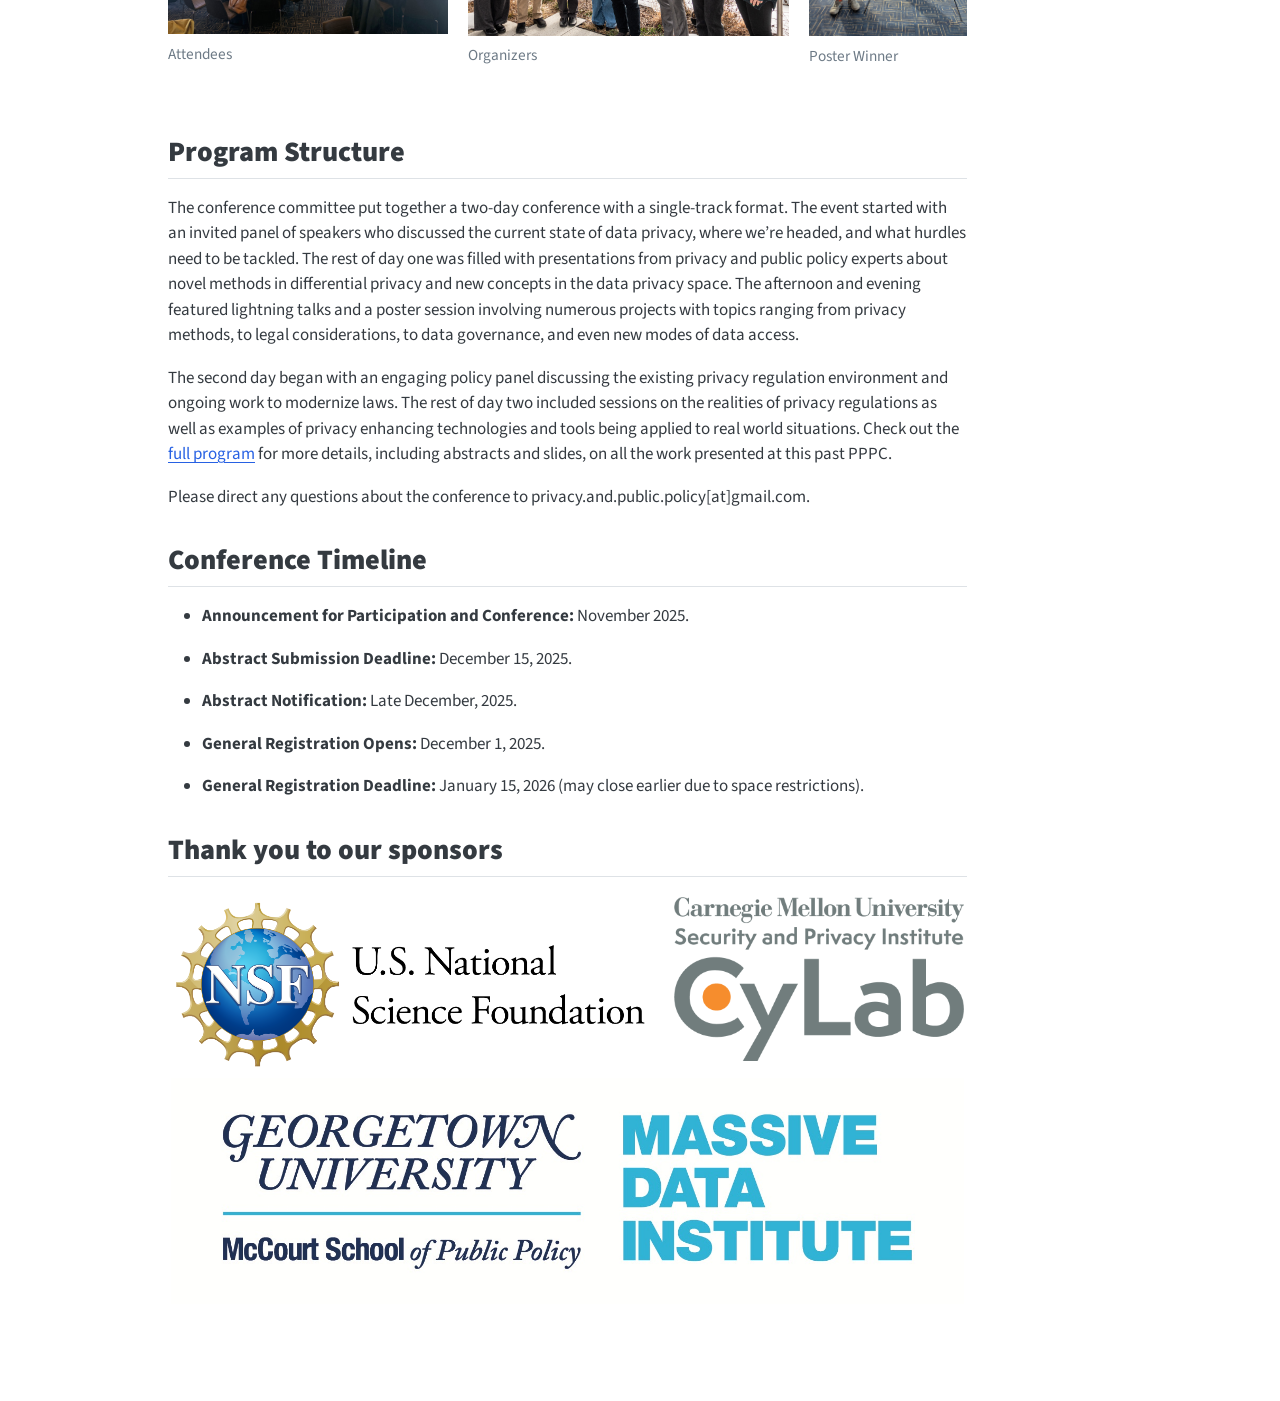
==== commit 8a05061d: "Updated email address in other pages and updated the committee page with judges and chairs" ====
--- a/docs/index.html
+++ b/docs/index.html
@@ -189,7 +189,7 @@
 <div class="quarto-layout-cell" style="flex-basis: 21.9%;justify-content: flex-start;">
 <div class="quarto-figure quarto-figure-center">
 <figure class="figure">
-<p><a href="\images\2026\misc\PPPCBanner.jpg" class="lightbox" data-glightbox="description: .lightbox-desc-1;title:PPPC Banner;" data-gallery="gallery" title="PPPC Banner"><img src="\images\2026\misc\PPPCBanner.jpg" class="img-fluid figure-img" alt="PPPC Banner"></a></p>
+<p><a href="\images\2026\misc\PPPCBanner.jpg" class="lightbox" data-gallery="gallery" data-glightbox="description: .lightbox-desc-1;title:PPPC Banner;" title="PPPC Banner"><img src="\images\2026\misc\PPPCBanner.jpg" class="img-fluid figure-img" alt="PPPC Banner"></a></p>
 <figcaption>PPPC Banner</figcaption>
 </figure>
 </div>
@@ -197,7 +197,7 @@
 <div class="quarto-layout-cell" style="flex-basis: 39.1%;justify-content: flex-start;">
 <div class="quarto-figure quarto-figure-center">
 <figure class="figure">
-<p><a href="\images\2026\misc\DayOnePanel01.jpeg" class="lightbox" data-glightbox="description: .lightbox-desc-2;title:Primary Panel;" data-gallery="gallery" title="Primary Panel"><img src="\images\2026\misc\DayOnePanel01.jpeg" class="img-fluid figure-img" alt="Primary Panel"></a></p>
+<p><a href="\images\2026\misc\DayOnePanel01.jpeg" class="lightbox" data-gallery="gallery" data-glightbox="description: .lightbox-desc-2;title:Primary Panel;" title="Primary Panel"><img src="\images\2026\misc\DayOnePanel01.jpeg" class="img-fluid figure-img" alt="Primary Panel"></a></p>
 <figcaption>Primary Panel</figcaption>
 </figure>
 </div>
@@ -205,7 +205,7 @@
 <div class="quarto-layout-cell" style="flex-basis: 39.1%;justify-content: flex-start;">
 <div class="quarto-figure quarto-figure-center">
 <figure class="figure">
-<p><a href="\images\2026\misc\DayOnePresentation01.jpg" class="lightbox" data-glightbox="description: .lightbox-desc-3;title:Presentation;" data-gallery="gallery" title="Presentation"><img src="\images\2026\misc\DayOnePresentation01.jpg" class="img-fluid figure-img" alt="Presentation"></a></p>
+<p><a href="\images\2026\misc\DayOnePresentation01.jpg" class="lightbox" data-gallery="gallery" data-glightbox="description: .lightbox-desc-3;title:Presentation;" title="Presentation"><img src="\images\2026\misc\DayOnePresentation01.jpg" class="img-fluid figure-img" alt="Presentation"></a></p>
 <figcaption>Presentation</figcaption>
 </figure>
 </div>
@@ -215,7 +215,7 @@
 <div class="quarto-layout-cell" style="flex-basis: 50.0%;justify-content: flex-start;">
 <div class="quarto-figure quarto-figure-center">
 <figure class="figure">
-<p><a href="\images\2026\misc\DayTwoPanel01.jpg" class="lightbox" data-glightbox="description: .lightbox-desc-4;title:Policy Panel;" data-gallery="gallery" title="Policy Panel"><img src="\images\2026\misc\DayTwoPanel01.jpg" class="img-fluid figure-img" alt="Policy Panel"></a></p>
+<p><a href="\images\2026\misc\DayTwoPanel01.jpg" class="lightbox" data-gallery="gallery" data-glightbox="description: .lightbox-desc-4;title:Policy Panel;" title="Policy Panel"><img src="\images\2026\misc\DayTwoPanel01.jpg" class="img-fluid figure-img" alt="Policy Panel"></a></p>
 <figcaption>Policy Panel</figcaption>
 </figure>
 </div>
@@ -223,7 +223,7 @@
 <div class="quarto-layout-cell" style="flex-basis: 50.0%;justify-content: flex-start;">
 <div class="quarto-figure quarto-figure-center">
 <figure class="figure">
-<p><a href="\images\2026\misc\DayTwoPresentation01.jpg" class="lightbox" data-glightbox="description: .lightbox-desc-5;title:Presentation;" data-gallery="gallery" title="Presentation"><img src="\images\2026\misc\DayTwoPresentation01.jpg" class="img-fluid figure-img" alt="Presentation"></a></p>
+<p><a href="\images\2026\misc\DayTwoPresentation01.jpg" class="lightbox" data-gallery="gallery" data-glightbox="description: .lightbox-desc-5;title:Presentation;" title="Presentation"><img src="\images\2026\misc\DayTwoPresentation01.jpg" class="img-fluid figure-img" alt="Presentation"></a></p>
 <figcaption>Presentation</figcaption>
 </figure>
 </div>
@@ -233,7 +233,7 @@
 <div class="quarto-layout-cell" style="flex-basis: 36.9%;justify-content: flex-start;">
 <div class="quarto-figure quarto-figure-center">
 <figure class="figure">
-<p><a href="\images\2026\misc\EndOfConferenceAttendees01.jpg" class="lightbox" data-glightbox="description: .lightbox-desc-6;title:Attendees;" data-gallery="gallery" title="Attendees"><img src="\images\2026\misc\EndOfConferenceAttendees01.jpg" class="img-fluid figure-img" alt="Attendees"></a></p>
+<p><a href="\images\2026\misc\EndOfConferenceAttendees01.jpg" class="lightbox" data-gallery="gallery" data-glightbox="description: .lightbox-desc-6;title:Attendees;" title="Attendees"><img src="\images\2026\misc\EndOfConferenceAttendees01.jpg" class="img-fluid figure-img" alt="Attendees"></a></p>
 <figcaption>Attendees</figcaption>
 </figure>
 </div>
@@ -241,7 +241,7 @@
 <div class="quarto-layout-cell" style="flex-basis: 42.4%;justify-content: flex-start;">
 <div class="quarto-figure quarto-figure-center">
 <figure class="figure">
-<p><a href="\images\2026\misc\Organizers01.jpg" class="lightbox" data-glightbox="description: .lightbox-desc-7;title:Organizers;" data-gallery="gallery" title="Organizers"><img src="\images\2026\misc\Organizers01.jpg" class="img-fluid figure-img" alt="Organizers"></a></p>
+<p><a href="\images\2026\misc\Organizers01.jpg" class="lightbox" data-gallery="gallery" data-glightbox="description: .lightbox-desc-7;title:Organizers;" title="Organizers"><img src="\images\2026\misc\Organizers01.jpg" class="img-fluid figure-img" alt="Organizers"></a></p>
 <figcaption>Organizers</figcaption>
 </figure>
 </div>
@@ -249,7 +249,7 @@
 <div class="quarto-layout-cell" style="flex-basis: 20.8%;justify-content: flex-start;">
 <div class="quarto-figure quarto-figure-center">
 <figure class="figure">
-<p><a href="\images\2026\misc\StudentPosterWinner.jpg" class="lightbox" data-glightbox="description: .lightbox-desc-8;title:Poster Winner;" data-gallery="gallery" title="Poster Winner"><img src="\images\2026\misc\StudentPosterWinner.jpg" class="img-fluid figure-img" alt="Poster Winner"></a></p>
+<p><a href="\images\2026\misc\StudentPosterWinner.jpg" class="lightbox" data-gallery="gallery" data-glightbox="description: .lightbox-desc-8;title:Poster Winner;" title="Poster Winner"><img src="\images\2026\misc\StudentPosterWinner.jpg" class="img-fluid figure-img" alt="Poster Winner"></a></p>
 <figcaption>Poster Winner</figcaption>
 </figure>
 </div>
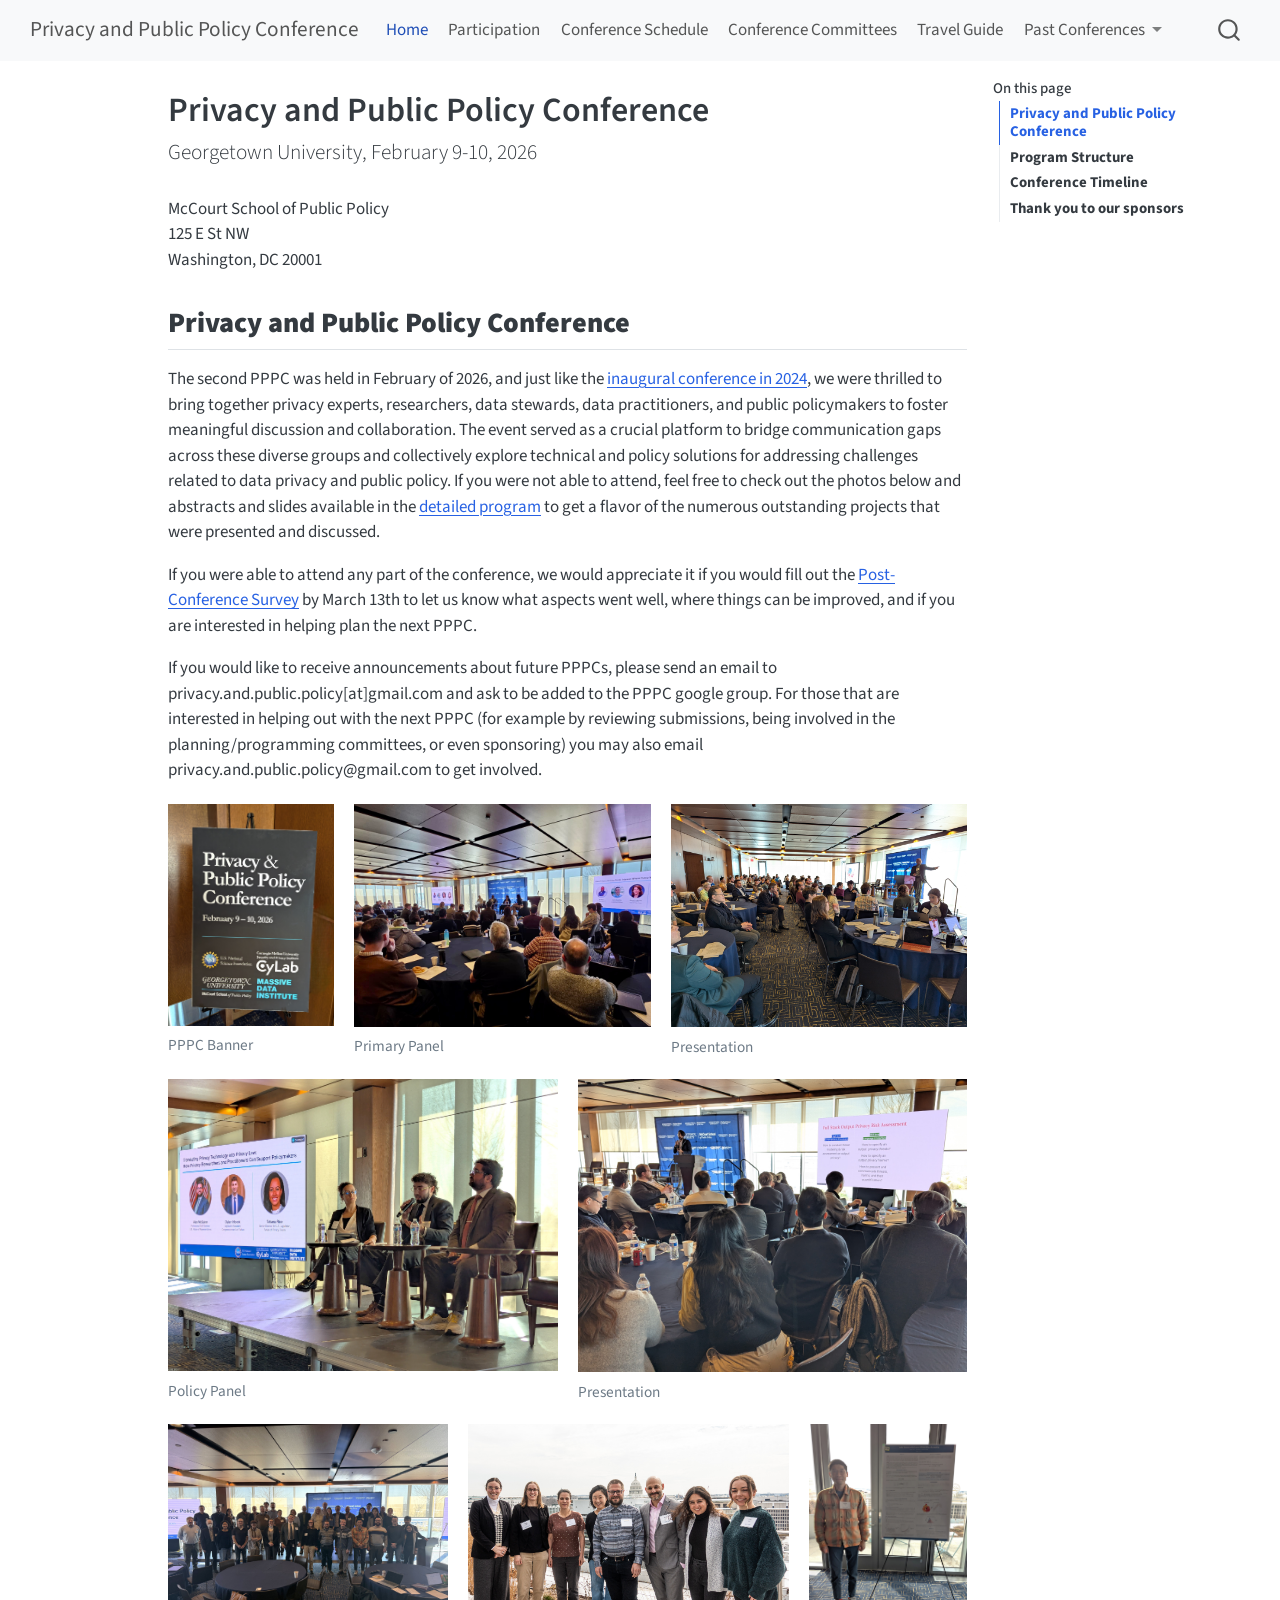
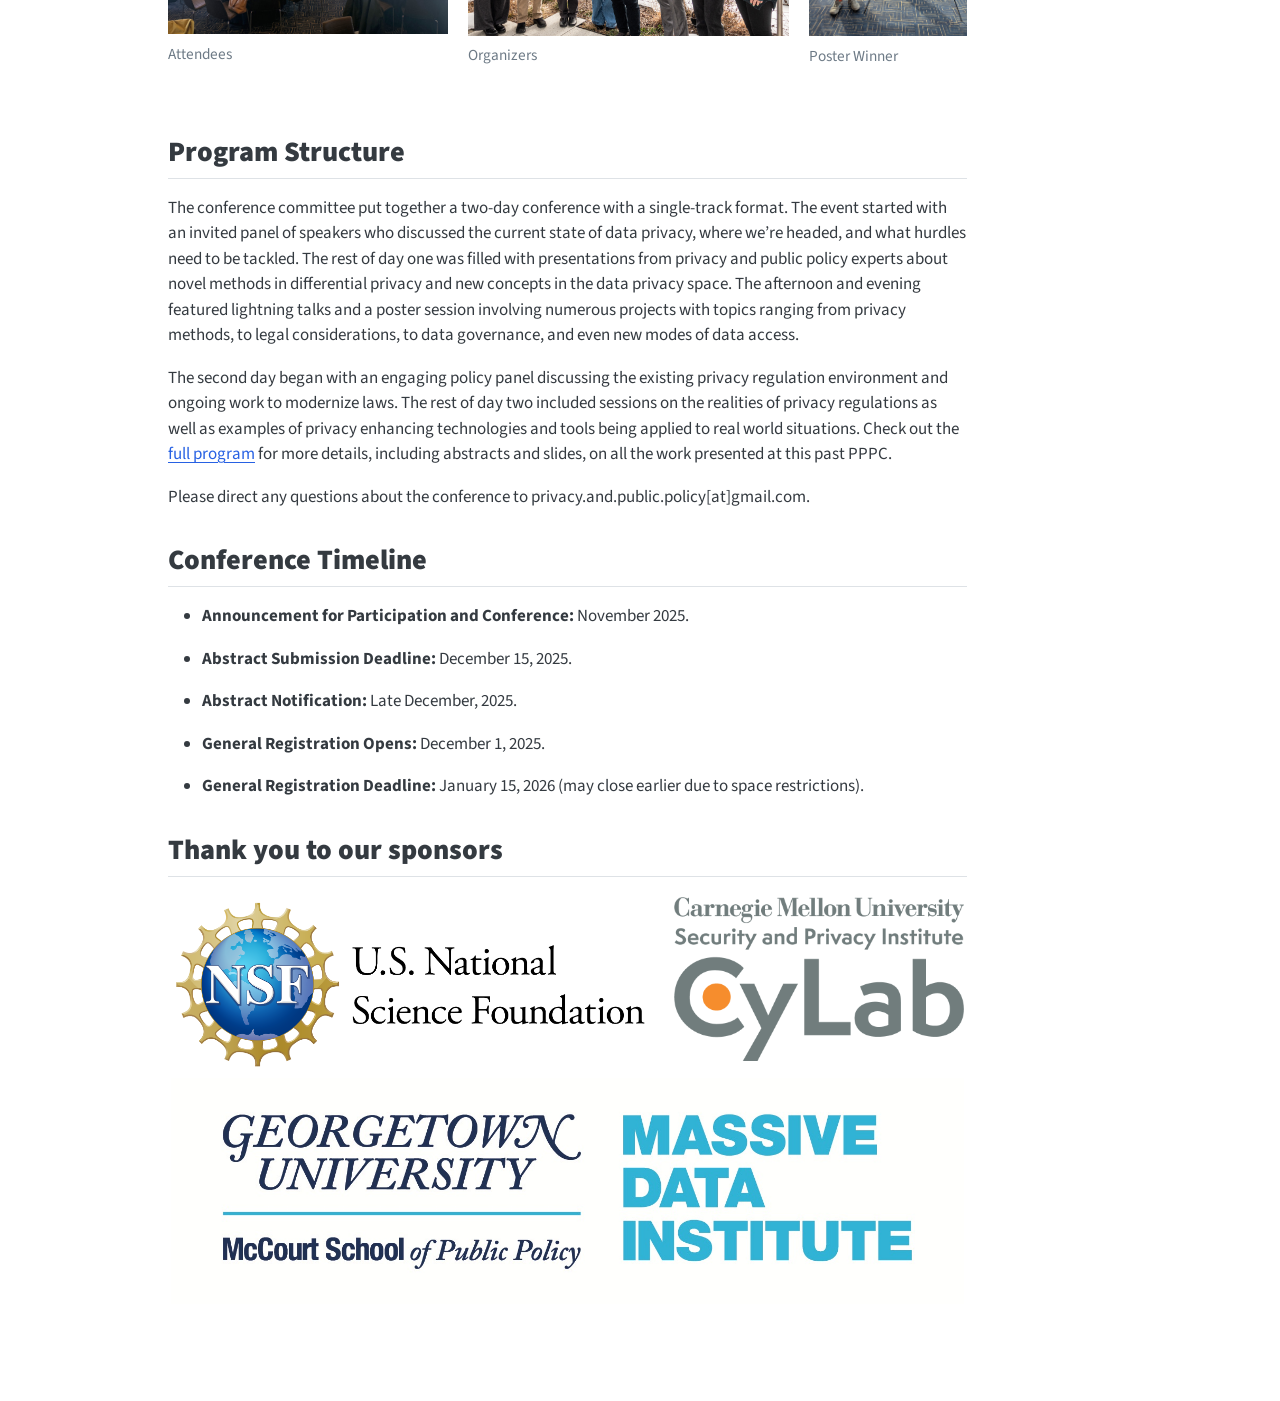
==== commit 5b2a14b8: "Updated and hopefully fixed paths to photos" ====
--- a/docs/index.html
+++ b/docs/index.html
@@ -189,7 +189,7 @@
 <div class="quarto-layout-cell" style="flex-basis: 21.9%;justify-content: flex-start;">
 <div class="quarto-figure quarto-figure-center">
 <figure class="figure">
-<p><a href="\images\2026\misc\PPPCBanner.jpg" class="lightbox" data-gallery="gallery" data-glightbox="description: .lightbox-desc-1;title:PPPC Banner;" title="PPPC Banner"><img src="\images\2026\misc\PPPCBanner.jpg" class="img-fluid figure-img" alt="PPPC Banner"></a></p>
+<p><a href="images/2026/misc/PPPCBanner.jpg" class="lightbox" data-glightbox="description: .lightbox-desc-1;title:PPPC Banner;" data-gallery="gallery" title="PPPC Banner"><img src="images/2026/misc/PPPCBanner.jpg" class="img-fluid figure-img" alt="PPPC Banner"></a></p>
 <figcaption>PPPC Banner</figcaption>
 </figure>
 </div>
@@ -197,7 +197,7 @@
 <div class="quarto-layout-cell" style="flex-basis: 39.1%;justify-content: flex-start;">
 <div class="quarto-figure quarto-figure-center">
 <figure class="figure">
-<p><a href="\images\2026\misc\DayOnePanel01.jpeg" class="lightbox" data-gallery="gallery" data-glightbox="description: .lightbox-desc-2;title:Primary Panel;" title="Primary Panel"><img src="\images\2026\misc\DayOnePanel01.jpeg" class="img-fluid figure-img" alt="Primary Panel"></a></p>
+<p><a href="images/2026/misc/DayOnePanel01.jpeg" class="lightbox" data-glightbox="description: .lightbox-desc-2;title:Primary Panel;" data-gallery="gallery" title="Primary Panel"><img src="images/2026/misc/DayOnePanel01.jpeg" class="img-fluid figure-img" alt="Primary Panel"></a></p>
 <figcaption>Primary Panel</figcaption>
 </figure>
 </div>
@@ -205,7 +205,7 @@
 <div class="quarto-layout-cell" style="flex-basis: 39.1%;justify-content: flex-start;">
 <div class="quarto-figure quarto-figure-center">
 <figure class="figure">
-<p><a href="\images\2026\misc\DayOnePresentation01.jpg" class="lightbox" data-gallery="gallery" data-glightbox="description: .lightbox-desc-3;title:Presentation;" title="Presentation"><img src="\images\2026\misc\DayOnePresentation01.jpg" class="img-fluid figure-img" alt="Presentation"></a></p>
+<p><a href="images/2026/misc/DayOnePresentation01.jpg" class="lightbox" data-glightbox="description: .lightbox-desc-3;title:Presentation;" data-gallery="gallery" title="Presentation"><img src="images/2026/misc/DayOnePresentation01.jpg" class="img-fluid figure-img" alt="Presentation"></a></p>
 <figcaption>Presentation</figcaption>
 </figure>
 </div>
@@ -215,7 +215,7 @@
 <div class="quarto-layout-cell" style="flex-basis: 50.0%;justify-content: flex-start;">
 <div class="quarto-figure quarto-figure-center">
 <figure class="figure">
-<p><a href="\images\2026\misc\DayTwoPanel01.jpg" class="lightbox" data-gallery="gallery" data-glightbox="description: .lightbox-desc-4;title:Policy Panel;" title="Policy Panel"><img src="\images\2026\misc\DayTwoPanel01.jpg" class="img-fluid figure-img" alt="Policy Panel"></a></p>
+<p><a href="images/2026/misc/DayTwoPanel01.jpg" class="lightbox" data-glightbox="description: .lightbox-desc-4;title:Policy Panel;" data-gallery="gallery" title="Policy Panel"><img src="images/2026/misc/DayTwoPanel01.jpg" class="img-fluid figure-img" alt="Policy Panel"></a></p>
 <figcaption>Policy Panel</figcaption>
 </figure>
 </div>
@@ -223,7 +223,7 @@
 <div class="quarto-layout-cell" style="flex-basis: 50.0%;justify-content: flex-start;">
 <div class="quarto-figure quarto-figure-center">
 <figure class="figure">
-<p><a href="\images\2026\misc\DayTwoPresentation01.jpg" class="lightbox" data-gallery="gallery" data-glightbox="description: .lightbox-desc-5;title:Presentation;" title="Presentation"><img src="\images\2026\misc\DayTwoPresentation01.jpg" class="img-fluid figure-img" alt="Presentation"></a></p>
+<p><a href="images/2026/misc/DayTwoPresentation01.jpg" class="lightbox" data-glightbox="description: .lightbox-desc-5;title:Presentation;" data-gallery="gallery" title="Presentation"><img src="images/2026/misc/DayTwoPresentation01.jpg" class="img-fluid figure-img" alt="Presentation"></a></p>
 <figcaption>Presentation</figcaption>
 </figure>
 </div>
@@ -233,7 +233,7 @@
 <div class="quarto-layout-cell" style="flex-basis: 36.9%;justify-content: flex-start;">
 <div class="quarto-figure quarto-figure-center">
 <figure class="figure">
-<p><a href="\images\2026\misc\EndOfConferenceAttendees01.jpg" class="lightbox" data-gallery="gallery" data-glightbox="description: .lightbox-desc-6;title:Attendees;" title="Attendees"><img src="\images\2026\misc\EndOfConferenceAttendees01.jpg" class="img-fluid figure-img" alt="Attendees"></a></p>
+<p><a href="images/2026/misc/EndOfConferenceAttendees01.jpg" class="lightbox" data-glightbox="description: .lightbox-desc-6;title:Attendees;" data-gallery="gallery" title="Attendees"><img src="images/2026/misc/EndOfConferenceAttendees01.jpg" class="img-fluid figure-img" alt="Attendees"></a></p>
 <figcaption>Attendees</figcaption>
 </figure>
 </div>
@@ -241,7 +241,7 @@
 <div class="quarto-layout-cell" style="flex-basis: 42.4%;justify-content: flex-start;">
 <div class="quarto-figure quarto-figure-center">
 <figure class="figure">
-<p><a href="\images\2026\misc\Organizers01.jpg" class="lightbox" data-gallery="gallery" data-glightbox="description: .lightbox-desc-7;title:Organizers;" title="Organizers"><img src="\images\2026\misc\Organizers01.jpg" class="img-fluid figure-img" alt="Organizers"></a></p>
+<p><a href="images/2026/misc/Organizers01.jpg" class="lightbox" data-glightbox="description: .lightbox-desc-7;title:Organizers;" data-gallery="gallery" title="Organizers"><img src="images/2026/misc/Organizers01.jpg" class="img-fluid figure-img" alt="Organizers"></a></p>
 <figcaption>Organizers</figcaption>
 </figure>
 </div>
@@ -249,7 +249,7 @@
 <div class="quarto-layout-cell" style="flex-basis: 20.8%;justify-content: flex-start;">
 <div class="quarto-figure quarto-figure-center">
 <figure class="figure">
-<p><a href="\images\2026\misc\StudentPosterWinner.jpg" class="lightbox" data-gallery="gallery" data-glightbox="description: .lightbox-desc-8;title:Poster Winner;" title="Poster Winner"><img src="\images\2026\misc\StudentPosterWinner.jpg" class="img-fluid figure-img" alt="Poster Winner"></a></p>
+<p><a href="images/2026/misc/StudentPosterWinner.jpg" class="lightbox" data-glightbox="description: .lightbox-desc-8;title:Poster Winner;" data-gallery="gallery" title="Poster Winner"><img src="images/2026/misc/StudentPosterWinner.jpg" class="img-fluid figure-img" alt="Poster Winner"></a></p>
 <figcaption>Poster Winner</figcaption>
 </figure>
 </div>
